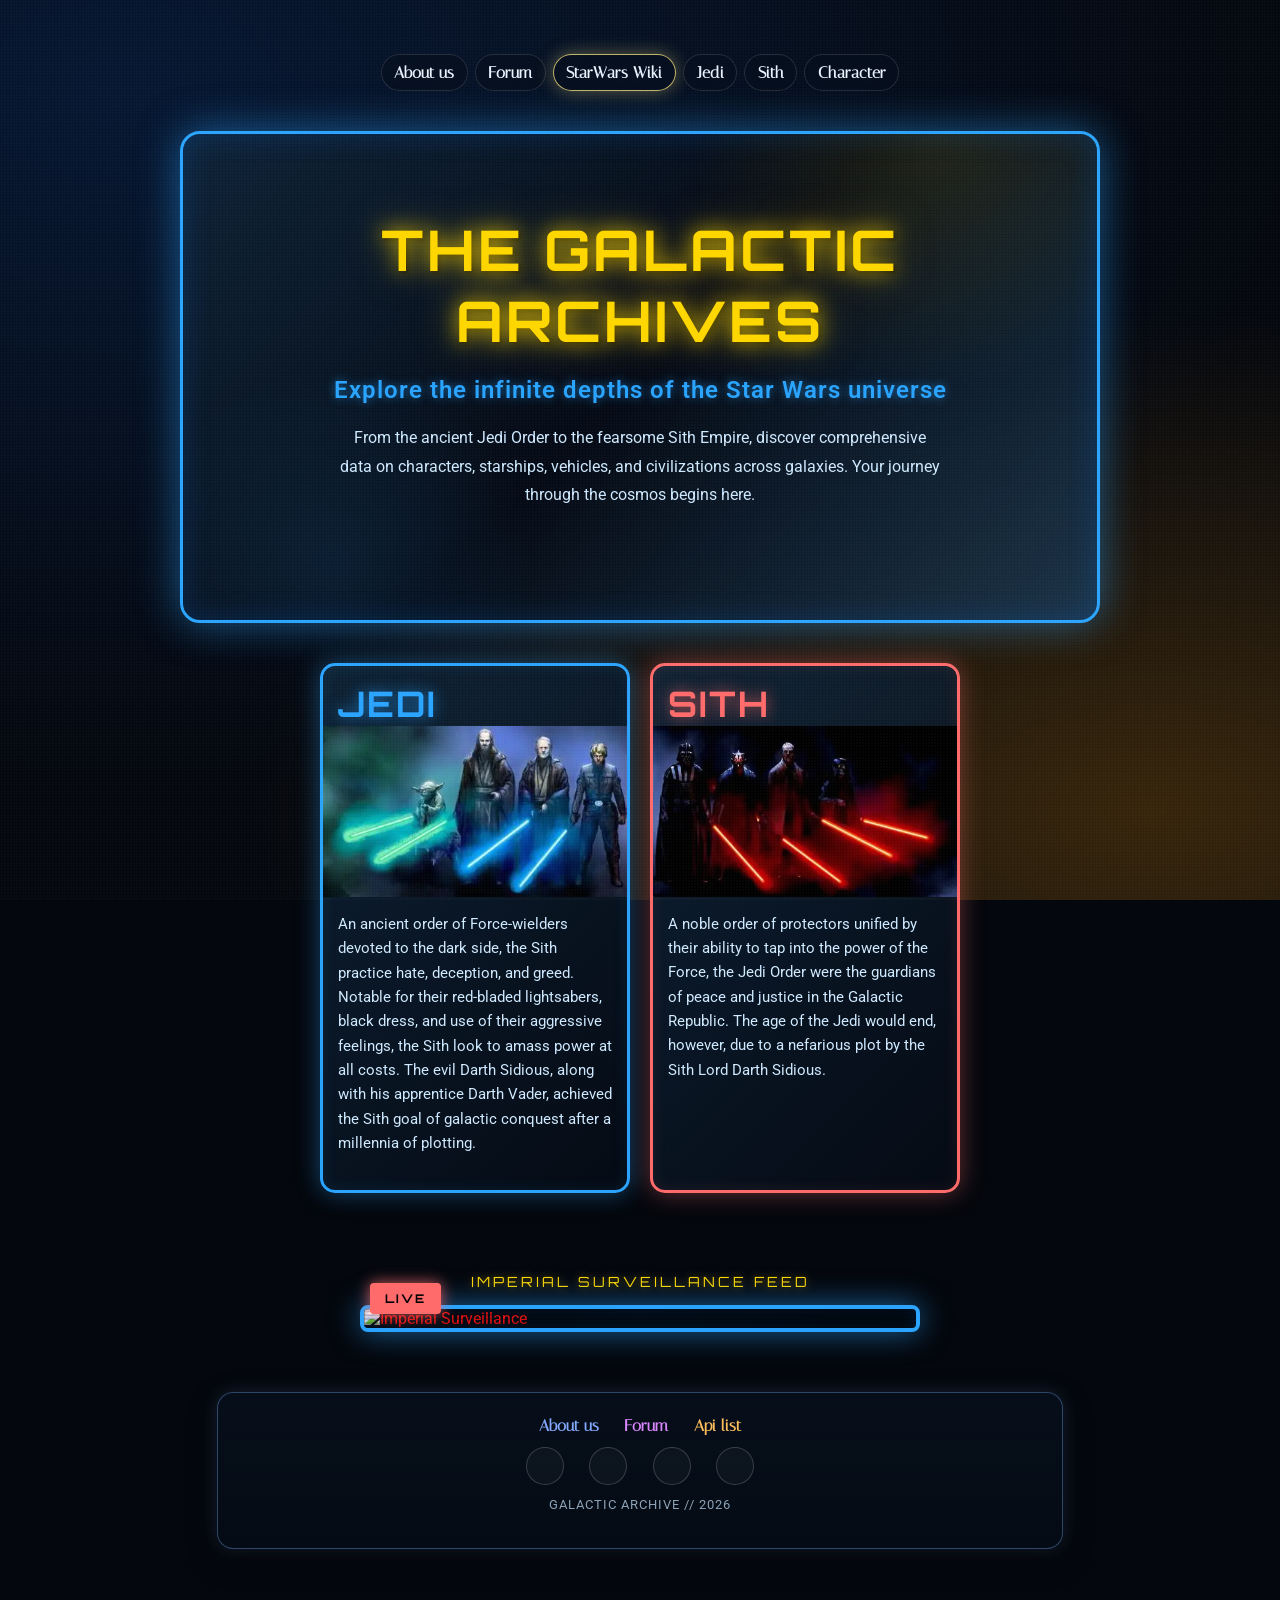
==== index.html @ 8e17be72 "WCAG update på forum" ====
<!doctype html>
<html lang="en">
  <head>
    <meta charset="UTF-8" />
    <meta name="viewport" content="width=device-width, initial-scale=1.0" />
    <link rel="shortcut icon" href="img/favicon.ico" type="image/x-icon" />
    <script src="javascript/lightsaber.js" defer></script>
    <script src="javascript/starbackground.js" defer></script>
    <script src="https://kit.fontawesome.com/493314404e.js" crossorigin="anonymous"></script>
    <link rel="stylesheet" href="css/style.css" />
    <link rel="stylesheet" href="css/theme.css" />
    <link rel="stylesheet" href="css/lightsaber.css" />
    <link rel="stylesheet" href="css/mailbox.css" />

    <title>STARWARS WIKI</title>
  </head>
  <body class="darkmode">
    <div id="stars"></div>
    <div class="noise"></div>
    <div id="saberdiv" class="saber-anchor">
      <div id="lightsaber"></div>
    </div>
    <main class="page">
        <header class="site-header">
          <button class="menu-toggle">
            <img src="img/starfighter.png" alt="meny" class="imgStarfighter">
          </button>
        <nav class="site-nav" aria-label="Main navigation">
          <a href="src/about.html" class="about">About us</a>
          <a href="src/forum.html" class="forum">Forum</a>
          <a href="index.html" class="wiki active">StarWars Wiki</a>
          <a href="src/jedi.html" class="jedi">Jedi</a>
          <a href="src/Sith.html" class="sith">Sith</a>
          <a href="src/character-of-the-day.html" class="character">Character</a>
        </nav>
      </header>
      <main>
        <section class="hero-section">
          <div class="hero-content">
            <h1 class="hero-title">THE GALACTIC ARCHIVES</h1>
            <p class="hero-subtitle">Explore the infinite depths of the Star Wars universe</p>
            <p class="hero-description">
              From the ancient Jedi Order to the fearsome Sith Empire, discover comprehensive data on characters, 
              starships, vehicles, and civilizations across galaxies. Your journey through the cosmos begins here.
            </p>
          </div>
          <div class="hero-glow"></div>
        </section>

        <div id="contentwrapper" class="contentwrapper">
            <div id="jedidiv" class="leftcontent" >
                <a href="src/jedi.html"><h1>Jedi</h1>
                <img src="img/jedi.webp" alt="Jedi Order">
                <div><p>

                    An ancient order of Force-wielders devoted to the dark side, the Sith practice hate, 
                    deception, and greed. Notable for their red-bladed lightsabers, black dress, 
                    and use of their aggressive feelings, the Sith look to amass power at all costs. 
                    The evil Darth Sidious, along with his apprentice Darth Vader,
                    achieved the Sith goal of galactic conquest after a millennia of plotting.
                </p>
                </div>
                </a>
            </div>
            <div id="sithdiv" class="rightcontent">
                <a href="src/Sith.html">
                    <h1>Sith</h1>
                    <img src="img/sith.webp" alt="Sith Empire">
                    <div>
                        <p>
                            A noble order of protectors unified by their ability to tap into the power of the Force, 
                            the Jedi Order were the guardians of peace and justice in the Galactic Republic. 
                            The age of the Jedi would end, however, due to a nefarious plot by the Sith Lord Darth Sidious.
                        </p>
                    </div>
                </a>
            </div>
        </div>

        <div class="imperial-feed-container">
          <div class="live-indicator">LIVE</div>
          <div class="feed-label">IMPERIAL SURVEILLANCE FEED</div>
          <div class="surveillance-feed">
            <img src="img/jacuzzi.gif" alt="Imperial Surveillance">
            <div class="scanlines"></div>
          </div>
        </div>

      <footer class="footerWrapper">
        <ul class="internalLinkWrapper">
          <li>  <a href="src/about.html" class="about">About us</a></li>
          <li>  <a href="src/forum.html" class="forum">Forum</a></li>
          <li>  <a href="src/apilinks.html" class="character">Api list</a></li>
        </ul>
        <ul class="socialLinkWrapper">
          <li><i class="fa-brands fa-tiktok"></i></li>
          <li><i class="fa-brands fa-instagram"></i></li>
          <li><i class="fa-brands fa-facebook"></i></li>
          <li><i class="fa-brands fa-reddit"></i></li>
        </ul>
        <p class="footerMeta">Galactic Archive // 2026</p>
      </footer>
    </div>
  </body>
  <script type="module" src="javascript/navbar.js"></script>
</html>
---- css/style.css ----
@import url('https://fonts.googleapis.com/css2?family=Roboto:wght@500;700&display=swap');
@import url('https://fonts.googleapis.com/css2?family=Orbitron:wght@400;700;900&display=swap');
:root{
     --navbar-colorone: #2E67F8;
     --navbar-colortwo: #A020F0;
     --navbar-colorthree: #FFE81F;
     --navbar-colorfour: #2FF924;
     --navbar-colorfive: #BC1E22;
    --navbar-colorsix: #ff9f1a;
}
*{
    margin: 0;
    padding: 0;    
    font-family: Roboto
}
body{
    background-color: transparent;
    color: var(--ink);

}

.lightmode{
    background-color: transparent;
    color: rgb(47, 249, 36);
}
.darkmode{
    background-color: transparent;
    color: rgb(247, 17, 17);
}

header {
    margin-top: 1rem;
    z-index: 20;
}

/* HERO SECTION */

.hero-section {
    position: relative;
    width: 100%;
    padding: 80px 20px;
    background: linear-gradient(135deg, rgba(15, 36, 56, 0.9) 0%, rgba(5, 11, 21, 0.95) 50%, rgba(26, 58, 85, 0.8) 100%);
    border: 3px solid #2aa4ff;
    border-radius: 20px;
    margin: 40px auto;
    max-width: 1000px;
    overflow: hidden;
    box-shadow: 0 0 40px rgba(42, 164, 255, 0.5), inset 0 0 30px rgba(0, 120, 255, 0.2);
    text-align: center;
}

.hero-section::before {
    content: '';
    position: absolute;
    top: -50%;
    right: -10%;
    width: 500px;
    height: 500px;
    background: radial-gradient(circle, rgba(255, 215, 0, 0.1) 0%, transparent 70%);
    border-radius: 50%;
    pointer-events: none;
}

.hero-section::after {
    content: '';
    position: absolute;
    bottom: -30%;
    left: -5%;
    width: 400px;
    height: 400px;
    background: radial-gradient(circle, rgba(42, 164, 255, 0.1) 0%, transparent 70%);
    border-radius: 50%;
    pointer-events: none;
}

.hero-content {
    position: relative;
    z-index: 2;
    color: #cfe9ff;
}

.hero-title {
    font-family: 'Orbitron', sans-serif;
    font-size: 3.5rem;
    font-weight: bold;
    color: #FFD700;
    text-shadow: 
        0 0 20px rgba(255, 215, 0, 0.8),
        0 0 40px rgba(255, 215, 0, 0.5),
        2px 2px 4px rgba(0, 0, 0, 0.8);
    margin-bottom: 20px;
    letter-spacing: 3px;
    animation: glowPulse 3s ease-in-out infinite;
}

@keyframes glowPulse {
    0%, 100% {
        text-shadow: 
            0 0 20px rgba(255, 215, 0, 0.8),
            0 0 40px rgba(255, 215, 0, 0.5),
            2px 2px 4px rgba(0, 0, 0, 0.8);
    }
    50% {
        text-shadow: 
            0 0 30px rgba(255, 215, 0, 1),
            0 0 60px rgba(255, 215, 0, 0.7),
            2px 2px 4px rgba(0, 0, 0, 0.8);
    }
}

.hero-subtitle {
    font-size: 1.5rem;
    color: #2aa4ff;
    margin-bottom: 20px;
    font-weight: 600;
    letter-spacing: 1px;
    text-shadow: 0 0 10px rgba(42, 164, 255, 0.6);
}

.hero-description {
    font-size: 1rem;
    color: #cfe9ff;
    margin-bottom: 30px;
    line-height: 1.8;
    max-width: 600px;
    margin-left: auto;
    margin-right: auto;
}

/* NAVBAR */

.navbar{
    background-color: transparent;
    display: flex;
    justify-content: center;
    align-items: center;
    position: relative;
     z-index: 1000;
}

.nav-links{
    background-color: transparent;
    display:flex;
    gap:30px;
   
}

 

.scroll-text{
    justify-content: center;
    justify-self: center;
}
p{
    margin-bottom: 20px;
}
/*content*/
#contentwrapper{
    display: grid;
    grid-template-columns: 50px 50px [content-start] 1fr[content-mid] 1fr [content-end] 50px 50px;
    color: #cfe9ff;
    margin-top: 40px;
    margin-bottom: 40px;
    gap: 20px;
}
#contentwrapper a{
    color: inherit;
    text-decoration: none;
    display: flex;
    flex-direction: column;
    width: 100%;
    height: 100%;
}

.leftcontent, .rightcontent{
    background: linear-gradient(135deg, rgba(15, 36, 56, 0.9), rgba(5, 11, 21, 0.95));
    transition: all 0.4s ease;
    position: relative;
    overflow: hidden;
    display: flex;
    flex-direction: column;
}

.leftcontent:hover, .rightcontent:hover {
    transform: translateY(-5px);
}

.leftcontent h1, .rightcontent h1 {
    font-family: 'Orbitron', sans-serif;
    font-size: 2.2rem;
    letter-spacing: 2px;
    margin: 0;
    padding: 15px 15px 0 15px;
    text-transform: uppercase;
    text-shadow: 0 0 15px rgba(255, 215, 0, 0.5);
    flex-shrink: 0;
}

.leftcontent p, .rightcontent p{
    padding: 15px;
    font-size: 0.95rem;
    line-height: 1.6;
    flex: 1;
}

.leftcontent > div, .rightcontent > div {
    flex: 1;
    display: flex;
    flex-direction: column;
}

.leftcontent{
    grid-column: content-start;
    width: 100%;
    border: 3px solid #2aa4ff;
    border-radius: 15px;
    border-right: 3px solid #2aa4ff;
    justify-items: center;
    box-shadow: 0 0 25px rgba(42, 164, 255, 0.4), inset 0 0 15px rgba(42, 164, 255, 0.1);
}

.leftcontent:hover {
    border-color: #3bb5ff;
    box-shadow: 0 0 40px rgba(42, 164, 255, 0.7), inset 0 0 20px rgba(42, 164, 255, 0.2);
}

.leftcontent h1 {
    color: #2aa4ff;
    text-shadow: 0 0 15px rgba(42, 164, 255, 0.7);
}

.leftcontent img{
    width: 100%;
    height: auto;
    padding: 0;
    display: block;
    flex-shrink: 0;
}

.rightcontent{
    grid-column: content-mid;
    width: 100%;
    border: 3px solid #FF6B6B;
    border-radius: 15px;
    border-left: 3px solid #FF6B6B;
    justify-items: center;
    box-shadow: 0 0 25px rgba(255, 107, 107, 0.4), inset 0 0 15px rgba(255, 107, 107, 0.1);
}

.rightcontent:hover {
    border-color: #ff7f7f;
    box-shadow: 0 0 40px rgba(255, 107, 107, 0.7), inset 0 0 20px rgba(255, 107, 107, 0.2);
}

.rightcontent h1 {
    color: #FF6B6B;
    text-shadow: 0 0 15px rgba(255, 107, 107, 0.7);
}

.rightcontent img{
    width:100%;
    height: auto;
    padding: 0;
    display: block;
    flex-shrink: 0;
}

#popup {
  display: none;
  bottom: 20px;
}

#popup img{
    width: 200px;
}



@media (max-width:768px){

header {
    margin-top: 0.75rem;
}

.hero-section {
    padding: 50px 15px;
    margin: 30px auto;
    border-width: 2px;
}

.hero-title {
    font-size: 2.5rem;
    letter-spacing: 2px;
}

.hero-subtitle {
    font-size: 1.2rem;
    letter-spacing: 0.5px;
}

.hero-description {
    font-size: 0.95rem;
    margin-bottom: 30px;
}

.hero-buttons {
    gap: 15px;
}

.btn {
    padding: 12px 24px;
    font-size: 0.9rem;
}

#contentwrapper {
    grid-template-columns: 1fr;
    gap: 25px;
    margin-top: 30px;
    margin-bottom: 30px;
}

.leftcontent, .rightcontent {
    border-radius: 15px;
}

.leftcontent h1, .rightcontent h1 {
    font-size: 1.8rem;
    letter-spacing: 1.5px;
}

.leftcontent {
    grid-column: auto;
    border-radius: 15px;
    border-width: 3px;
}

.leftcontent img {
    border-radius: 12px 12px 0px 0px;
}

.rightcontent {
    grid-column: auto;
    border-radius: 15px;
    border-width: 3px;
}

.rightcontent img {
    border-radius: 12px 12px 0px 0px;
}

.nav-links{
    display:none;
    flex-direction:column;
    position:absolute;
    top:60px;
    width:100%;
    text-align:center;
    gap:5px;
}

 #contentwrapper{
        grid-template-columns: 1fr;
    }

    .leftcontent{
        border-radius: 20px;
        border-right:8px solid #1a3a55;
        margin-bottom: 50px;
    }

    .rightcontent{
        border-radius: 20px;
        border-left:8px solid #1a3a55;
    }

    .leftcontent img,
    .rightcontent img{
        border-radius: 20px;
        padding:0;
    }


}

@media (max-width: 480px) {
    .hero-section {
        padding: 40px 12px;
        margin: 20px auto;
        border-width: 2px;
    }

    .hero-title {
        font-size: 1.8rem;
        letter-spacing: 1.5px;
        margin-bottom: 15px;
    }

    .hero-subtitle {
        font-size: 1rem;
        margin-bottom: 15px;
    }

    .hero-description {
        font-size: 0.85rem;
        margin-bottom: 20px;
        line-height: 1.6;
    }

    #contentwrapper {
        grid-template-columns: 1fr;
        gap: 15px;
        margin-top: 25px;
        margin-bottom: 25px;
    }

    .leftcontent h1, .rightcontent h1 {
        font-size: 1.5rem;
        letter-spacing: 1px;
        margin: 15px 0 8px 0;
    }

    .leftcontent p, .rightcontent p {
        padding: 12px;
        font-size: 0.85rem;
    }

    .leftcontent, .rightcontent {
        border-width: 2px;
    }
}
---- css/theme.css ----
@import url('https://fonts.googleapis.com/css2?family=Orbitron:wght@500;700&family=Exo+2:wght@400;600&display=swap');
@import url('https://fonts.googleapis.com/css2?family=Italiana&display=swap');

:root {
  --ink: #eaf4ff;
  --muted: #9bb2c7;
  --accent: #ffd24d;
  --accent-strong: #ffae00;
  --panel: rgba(8, 17, 30, 0.82);
  --line: rgba(122, 182, 255, 0.35);
  --nav-about: #83a9ff;
  --nav-forum: #db87ff;
  --nav-wiki: #ffea86;
  --nav-jedi: #92ff8c;
  --nav-sith: #ff8f8f;
  --nav-character: #ffbe5c;
}

* {
  box-sizing: border-box;
  margin: 0;
  padding: 0;
}

html {
  background-color: #04070d;
}

body {
  margin: 0;
  padding: 0;
  min-height: 100vh;
  color: var(--ink);
  font-family: 'Exo 2', sans-serif;
  overflow-x: hidden;
  position: relative;
  background:
    radial-gradient(1200px 700px at 10% 10%, rgba(9, 52, 117, 0.35), transparent),
    radial-gradient(900px 500px at 90% 90%, rgba(255, 153, 0, 0.2), transparent),
    #04070d;
  background-attachment: fixed;
}

#stars {
  position: fixed;
  inset: 0;
  z-index: 0;
  pointer-events: none;
}

.star {
  position: absolute;
  width: 4px;
  height: 4px;
  background-color: #fff;
  border-radius: 20px;
  box-shadow: 0 0 10px rgba(255, 255, 255, 0.75);
  animation: glowing 2s infinite alternate ease-in-out;
}
.site-header {
    margin-bottom: 1rem;
}

.noise {
  position: fixed;
  inset: 0;
  pointer-events: none;
  opacity: 0.12;
  background-image: radial-gradient(circle at 2px 2px, rgba(255, 255, 255, 0.2) 1px, transparent 0);
  background-size: 3px 3px;
  z-index: 1;
}



header,
main,
footer,
.saber-anchor {
  position: relative;
  /* z-index: 2; */
}



/* NAVBAR */
.site-nav,
.nav-links {
   z-index: 1000;
  display: flex;
  flex-wrap: wrap;
  justify-content: center;
  gap: 0.45rem;
}

.menu-toggle{
  display: none;
}

@media (max-width: 800px){

  .menu-toggle{
    display: block;
    background: none;
	
  }

  nav{
    z-index: 10;
  }

  .site-nav {
    display: none;
    z-index: 100;
  }

  .site-nav.active {
    z-index: 10000;
   display: flex;
  flex-direction: column;
  position: absolute;
  top: 60px;
  right: 0;      
  width: 150px;  
  text-align: center;
  gap: 5px;
  background:
    radial-gradient(1200px 700px at 10% 10%, rgba(9, 52, 117, 0.35), transparent),
    radial-gradient(900px 500px at 90% 90%, rgba(255, 153, 0, 0.2), transparent),
    #04070d;
  }

  .imgStarfighter{
  display: flex;  
  position: absolute;
  right: 0;  
  transform: rotate(-90deg);
  transition: transform 0.6s ease-in-out;
}

.imgStarfighter.active{
  animation: starfighterFly 1s ease forwards;
     transform: rotate(180deg);
}

}


.site-nav a,
.nav-links a {
  text-decoration: none;
  color: var(--ink);
  border: 1px solid rgba(255, 255, 255, 0.12);
  background: rgba(6, 15, 30, 0.68);
  padding: 0.48rem 0.78rem;
  border-radius: 999px;
  transition: transform 180ms ease, box-shadow 180ms ease, border-color 180ms ease;
}

.about { color: var(--nav-about);
  font-family: "Italiana", sans-serif;
  font-weight: 700;
  font-style: normal; 
}
.forum { color: var(--nav-forum);  
  font-family: "Italiana", sans-serif;
  font-weight: 700;
  font-style: normal;
}
.wiki { color: var(--nav-wiki);
  font-family: "Italiana", sans-serif;
  font-weight: 700;
  font-style: normal; 
}
.jedi { color: var(--nav-jedi);
  font-family: "Italiana", sans-serif;
  font-weight: 700;
  font-style: normal; 
}
.sith { color: var(--nav-sith);
  font-family: "Italiana", sans-serif;
  font-weight: 700;
  font-style: normal;
}
.character { color: var(--nav-character);
  font-family: "Italiana", sans-serif;
  font-weight: 700;
  font-style: normal;  
}

.site-nav a:hover,
.nav-links a:hover {
  transform: translateY(-2px);
}

.about:hover {
  border-color: rgba(131, 169, 255, 0.7);
  box-shadow: 0 0 18px rgba(131, 169, 255, 0.35);
}

.forum:hover {
  border-color: rgba(219, 135, 255, 0.7);
  box-shadow: 0 0 18px rgba(219, 135, 255, 0.35);
}

.wiki:hover {
  border-color: rgba(255, 234, 134, 0.75);
  box-shadow: 0 0 18px rgba(255, 234, 134, 0.35);
}

.jedi:hover {
  border-color: rgba(146, 255, 140, 0.75);
  box-shadow: 0 0 18px rgba(146, 255, 140, 0.35);
}

.sith:hover {
  border-color: rgba(255, 143, 143, 0.75);
  box-shadow: 0 0 18px rgba(255, 143, 143, 0.35);
}

.character:hover {
  border-color: rgba(255, 190, 92, 0.75);
  box-shadow: 0 0 18px rgba(255, 190, 92, 0.35);
}

.site-nav .character.active {
  border-color: rgba(255, 210, 77, 0.55);
  box-shadow: 0 0 22px rgba(255, 174, 0, 0.26);
}

.site-nav .about.active {
  border-color: rgba(131, 169, 255, 0.7);
  box-shadow: 0 0 18px rgba(131, 169, 255, 0.35);
}

.site-nav .forum.active {
  border-color: rgba(219, 135, 255, 0.7);
  box-shadow: 0 0 18px rgba(219, 135, 255, 0.35);
}


.site-nav .wiki.active {
  border-color: rgba(255, 234, 134, 0.75);
  box-shadow: 0 0 18px rgba(255, 234, 134, 0.35);
}

.site-nav .jedi.active {
  border-color: rgba(146, 255, 140, 0.75);
  box-shadow: 0 0 18px rgba(146, 255, 140, 0.35);
}

.site-nav .sith.active {
  border-color: rgba(255, 143, 143, 0.75);
  box-shadow: 0 0 18px rgba(255, 143, 143, 0.35);
}

@keyframes glowing {
  0% {
    opacity: 0.35;
    transform: scale(0.8);
  }
  100% {
    opacity: 0.9;
    transform: scale(1.35);
  }
}


/* FOOTER */

.footerWrapper,
footer {
  width: min(1100px, 92%);
  margin: 2rem auto 1rem;
  padding: 1rem 1.2rem;
  border: 1px solid var(--line);
  border-radius: 16px;
  background: linear-gradient(180deg, rgba(7, 16, 29, 0.88), rgba(5, 12, 22, 0.82));
  box-shadow: 0 10px 30px rgba(0, 0, 0, 0.35), 0 0 18px rgba(122, 182, 255, 0.18);
  backdrop-filter: blur(5px);
  justify-content: center;
  justify-self: center;
}

.socialLinkWrapper,
.internalLinkWrapper {
  display: flex;
  justify-content: center;
  align-items: center;
  gap: clamp(0.8rem, 3vw, 1.6rem);
  padding: 0.4rem 0;
}

.socialLinkWrapper {
  font-size: 1.15rem;
}

.internalLinkWrapper {
  flex-wrap: wrap;
  font-size: 1rem;
}

.socialLinkWrapper li,
.internalLinkWrapper li {
  list-style: none;
}

.internalLinkWrapper a,
.socialLinkWrapper a {
  text-decoration: none;
}

.socialLinkWrapper li {
  width: 38px;
  height: 38px;
  display: grid;
  place-items: center;
  border: 1px solid rgba(255, 255, 255, 0.18);
  border-radius: 999px;
  background: rgba(255, 255, 255, 0.03);
  transition: transform 150ms ease, box-shadow 150ms ease, border-color 150ms ease;
}

.socialLinkWrapper li:hover {
  transform: translateY(-2px);
  border-color: rgba(255, 210, 77, 0.5);
  box-shadow: 0 0 14px rgba(255, 210, 77, 0.22);
}

.footerMeta {
  margin-top: 0.35rem;
  text-align: center;
  font-size: 0.8rem;
  letter-spacing: 0.08em;
  text-transform: uppercase;
  color: var(--muted);
  opacity: 0.9;
}

@media (max-width: 700px) {
  .footerWrapper,
  footer {
    padding: 0.9rem;
  }

  

}

.fa-tiktok{
    color: white;
}

.fa-instagram{
    color: #833ab4;
}

.fa-facebook{
    color: blue;
}

.fa-reddit{
    color: orangered;
}

@view-transition{
    navigation: auto;   
}
::view-transition-group(*):not(site-header){
  animation: normal;
  animation-duration: 1s;
}
---- css/lightsaber.css ----
.saber-anchor{
  position: fixed;
  bottom: 0;
  right: 0;
  width: 5rem;
  height: 15rem;
  z-index: 10;
}

#lightsaber{
  position: absolute;
  bottom: 7rem;
  left: 50%;
  transform: translateX(-50%);
  width: 1rem;
  border-top-left-radius: 20px;
  border-top-right-radius: 20px;
  border-bottom-left-radius: 15px;
  border-bottom-right-radius: 15px;
  background-color: chartreuse;
  z-index: 2;
}
#saberhandle{
  position: absolute;
  bottom: 0;
  right: 0;
  width: 5rem;
  z-index: 1;
}
---- css/mailbox.css ----
:root {
    --mailbox-colorone: #0b1c2d;
    --mailbox-colortwo: #050b15;
    --mailbox-colorThree: #2aa4ff;
    --mailbox-colorFour: #cfe9ff;
    --mailbox-colorFive: #9fd8ff;
    --mailbox-fontone: 'Gill Sans', 'Gill Sans MT', Calibri, 'Trebuchet MS', sans-serif;
}

* {
    margin: 0;
    padding: 0;
    box-sizing: border-box;
}

.page {
    width: min(920px, 92vw);
    margin: 0 auto;
    padding: 2.4rem 0 3rem;
}

.site-header {
    margin-bottom: 1rem;
}

.computer {
    max-width: 700px;
    margin: auto;
    padding: 40px;
    display: flex;
    justify-content: center;
    background: linear-gradient(#0f2438, #050b15);
    border: 8px solid #1a3a55;
    border-radius: 20px;
    box-shadow: 0 0 25px rgba(0, 150, 255, 0.4), inset 0 0 30px rgba(0, 80, 150, 0.4);
}

.fee{
    font-family: 'Gill Sans', 'Gill Sans MT', Calibri, 'Trebuchet MS', sans-serif;
    color: #f2c94c;
    font-weight: bold;
    font-size: 20px;
}

.mailbox {
    width: 100%;
    padding: 20px;
    background: linear-gradient(180deg, var(--mailbox-colorone), var(--mailbox-colortwo));
    border-radius: 1rem;
    border: 0.5rem solid var(--mailbox-colorThree);
    box-shadow: 0 0 15px rgba(0, 170, 255, 0.6), inset 0 0 20px rgba(0, 120, 255, 0.3);
    color: #cfe9ff;
    font-family: 'Gill Sans', 'Gill Sans MT', Calibri, 'Trebuchet MS', sans-serif;
}

.mailbox .mailbox-tittle {
    font-size: 2rem;
    letter-spacing: 2px;
    color: var(--mailbox-colorFive);
    text-shadow: 0 0 8px var(--mailbox-colorThree);
    margin-bottom: 10px;
    text-align: center;
    font-weight: bold;
}

.mailbox .mailbox-tittle h1 {
    font-family: 'Orbitron', sans-serif !important;
    margin: 0;
}

.input-field {
    font-family: 'Gill Sans', 'Gill Sans MT', Calibri, 'Trebuchet MS', sans-serif;
    width: 100%;
    padding: 10px;
    margin-bottom: 12px;
    border-radius: 6px;
    border: 1px solid var(--mailbox-colorThree);
    background: linear-gradient(var(--mailbox-colorone), var(--mailbox-colortwo));
    color: var(--mailbox-colorFour);
    box-shadow: inset 0 0 10px rgba(0, 120, 255, 0.4);
}

.text-area {
    height: 220px;
    resize: none;
}

.send-btn {
    font-family: 'Gill Sans', 'Gill Sans MT', Calibri, 'Trebuchet MS', sans-serif;
    padding: 12px 28px;
    border-radius: 10px;
    border: 1px solid var(--mailbox-colorFive);
    background: linear-gradient(#7f9eb5, #4e6c82);
    color: #0c1a2c;
    font-weight: bold;
    letter-spacing: 1px;
    cursor: pointer;
    box-shadow: inset 0 2px 4px rgba(255, 255, 255, 0.4), 0 0 10px rgba(0, 150, 255, 0.5);
}

.send-btn:hover {
    background: linear-gradient(#9fc2db, #5f89a6);
}

/* Popup Styling */
#popup {
    position: fixed;
    top: 0;
    left: 0;
    width: 100%;
    height: 100%;
    display: none;
    justify-content: center;
    align-items: center;
    z-index: 2000;
    background: rgba(0, 0, 0, 0.7);
    backdrop-filter: blur(3px);
}

.popup-content {
    background: linear-gradient(135deg, rgba(11, 28, 45, 0.95), rgba(5, 11, 21, 0.95));
    border: 3px solid #2aa4ff;
    border-radius: 15px;
    padding: 40px;
    max-width: 500px;
    width: 90%;
    box-shadow: 0 0 30px rgba(42, 164, 255, 0.6), inset 0 0 20px rgba(0, 120, 255, 0.3);
    text-align: center;
    position: relative;
}

.popup-content.success {
    border-color: #FFD700;
    box-shadow: 0 0 30px rgba(255, 215, 0, 0.6), inset 0 0 20px rgba(255, 150, 0, 0.2);
}

.popup-content.error {
    border-color: #FF6B6B;
    box-shadow: 0 0 30px rgba(255, 107, 107, 0.6), inset 0 0 20px rgba(255, 100, 100, 0.2);
}

.popup-content.loading {
    border-color: #2aa4ff;
}

.popup-message {
    display: flex;
    align-items: center;
    justify-content: center;
    flex-direction: column;
    gap: 20px;
}

.popup-message p {
    color: #cfe9ff;
    font-size: 18px;
    font-family: 'Gill Sans', sans-serif;
    letter-spacing: 1px;
    margin: 0;
}

.popup-content.success .popup-message p {
    color: #FFD700;
}

.popup-content.error .popup-message p {
    color: #FF6B6B;
}

/* Loading Spinner Animation */
.loading-spinner {
    width: 40px;
    height: 40px;
    border: 4px solid rgba(42, 164, 255, 0.3);
    border-top: 4px solid #2aa4ff;
    border-radius: 50%;
    animation: spin 1s linear infinite;
}

@keyframes spin {
    0% { transform: rotate(0deg); }
    100% { transform: rotate(360deg); }
}

/* Success Icon Animation */
.popup-content.error::before {
    content: "!";
    display: block;
    font-size: 48px;
    color: #FF6B6B;
    margin-bottom: 10px;
    animation: slideInScale 0.5s ease-out;
}

.popup-content.success::before {
    content: "✓";
    display: block;
    font-size: 48px;
    color: #FFD700;
    margin-bottom: 10px;
    animation: slideInScale 0.5s ease-out;
}

.popup-close {
    position: absolute;
    top: 15px;
    right: 15px;
    width: 30px;
    height: 30px;
    border: 2px solid #FF6B6B;
    background: rgba(255, 107, 107, 0.2);
    color: #FF6B6B;
    border-radius: 50%;
    font-size: 24px;
    cursor: pointer;
    display: flex;
    align-items: center;
    justify-content: center;
    transition: all 0.3s ease;
    padding: 0;
}

.popup-close:hover {
    background: rgba(255, 107, 107, 0.4);
    box-shadow: 0 0 15px rgba(255, 107, 107, 0.6);
    transform: scale(1.1);
}

.popup-close:active {
    transform: scale(0.95);
}

@keyframes slideInScale {
    from {
        transform: scale(0);
        opacity: 0;
    }
    to {
        transform: scale(1);
        opacity: 1;
    }
}

/* Imperial Surveillance Feed Styling */
.imperial-feed-container {
    max-width: 600px;
    margin: 60px auto 40px;
    padding: 20px;
    position: relative;
}

.live-indicator {
    position: absolute;
    top: 30px;
    left: 30px;
    background: #FF6B6B;
    color: #000;
    padding: 8px 15px;
    border-radius: 4px;
    font-family: 'Orbitron', sans-serif;
    font-size: 12px;
    font-weight: bold;
    letter-spacing: 2px;
    z-index: 10;
    animation: pulse-live 1s infinite;
    box-shadow: 0 0 15px rgba(255, 107, 107, 0.8);
}

@keyframes pulse-live {
    0%, 100% {
        opacity: 1;
        box-shadow: 0 0 15px rgba(255, 107, 107, 0.8);
    }
    50% {
        opacity: 0.6;
        box-shadow: 0 0 25px rgba(255, 107, 107, 1);
    }
}

.feed-label {
    text-align: center;
    color: #FFD700;
    font-family: 'Orbitron', sans-serif;
    font-size: 14px;
    letter-spacing: 3px;
    margin-bottom: 15px;
    text-transform: uppercase;
    text-shadow: 0 0 10px rgba(255, 215, 0, 0.5);
}

.surveillance-feed {
    position: relative;
    border: 4px solid #2aa4ff;
    border-radius: 8px;
    overflow: hidden;
    box-shadow: 0 0 30px rgba(42, 164, 255, 0.6), inset 0 0 20px rgba(0, 120, 255, 0.2);
    background: #000;
}

.surveillance-feed img {
    display: block;
    width: 100%;
    height: auto;
}

/* Scanlines Overlay */
.scanlines {
    position: absolute;
    top: 0;
    left: 0;
    width: 100%;
    height: 100%;
    pointer-events: none;
    background: repeating-linear-gradient(
        0deg,
        rgba(0, 0, 0, 0.15),
        rgba(0, 0, 0, 0.15) 2px,
        transparent 2px,
        transparent 4px
    );
    animation: scanlines-move 8s linear infinite;
}

@keyframes scanlines-move {
    0% {
        transform: translateY(0);
    }
    100% {
        transform: translateY(10px);
    }
}

/* Optional: Add some glitch/flicker effect */
.surveillance-feed::before {
    content: '';
    position: absolute;
    top: 0;
    left: 0;
    width: 100%;
    height: 100%;
    background: linear-gradient(
        90deg,
        transparent 0%,
        rgba(42, 164, 255, 0.03) 50%,
        transparent 100%
    );
    animation: flicker 0.15s infinite;
    pointer-events: none;
}

@keyframes flicker {
    0% {
        opacity: 0.27861;
    }
    5% {
        opacity: 0.34769;
    }
    10% {
        opacity: 0.23099;
    }
    15% {
        opacity: 0.98892;
    }
    20% {
        opacity: 0.95033;
    }
    25% {
        opacity: 0.40882;
    }
    30% {
        opacity: 0.80098;
    }
    35% {
        opacity: 0.87917;
    }
    40% {
        opacity: 0.90834;
    }
    45% {
        opacity: 0.96449;
    }
    50% {
        opacity: 1;
    }
    55% {
        opacity: 0.96449;
    }
    60% {
        opacity: 0.89654;
    }
    65% {
        opacity: 0.99631;
    }
    70% {
        opacity: 0.97718;
    }
    75% {
        opacity: 0.97438;
    }
    80% {
        opacity: 0.95807;
    }
    85% {
        opacity: 0.92888;
    }
    90% {
        opacity: 0.94879;
    }
    95% {
        opacity: 0.95027;
    }
    100% {
        opacity: 0.91945;
    }
}

@media (max-width: 800px) {
    .page {
        padding-top: 1.2rem;
    }

    .computer {
        max-width: 100%;
        padding: 10px;
        border-width: 0.3rem;
    }

    .mailbox {
        padding: 10px;
        border-width: 0.3rem;
    }

    .mailbox-tittle {
        font-size: 1.5rem;
        letter-spacing: 1px;
    }

    .input-field {
        width: 100%;
        padding: 12px;
        font-size: 1rem;
    }

    .send-btn {
        width: 100%;
        padding: 14px;
        font-size: 1rem;
    }

    .imperial-feed-container {
        max-width: 100%;
        padding: 15px;
        margin: 40px auto 30px;
    }

    .live-indicator {
        top: 20px;
        left: 20px;
        padding: 6px 12px;
        font-size: 10px;
    }

    .feed-label {
        font-size: 12px;
        letter-spacing: 2px;
        margin-bottom: 12px;
    }

    .surveillance-feed {
        border-width: 3px;
    }
}

@media (max-width: 480px) {
    .page {
        width: 100%;
        padding: 0.5rem;
    }

    .computer {
        max-width: 100%;
        padding: 8px;
        border-width: 2px;
    }

    .mailbox {
        padding: 15px;
        border-width: 2px;
    }

    .mailbox-tittle h1 {
        font-size: 1.2rem;
        letter-spacing: 0.5px;
        word-break: break-word;
    }

    .input-field {
        width: 100%;
        padding: 8px;
        margin-bottom: 10px;
        font-size: 14px;
        word-break: break-word;
    }

    .text-area {
        height: 150px;
    }

    .send-btn {
        width: 100%;
        padding: 12px;
        font-size: 14px;
        letter-spacing: 0.5px;
    }

    .fee {
        font-size: 14px;
        margin-bottom: 8px;
    }

    .imperial-feed-container {
        padding: 8px;
        margin: 20px auto 15px;
    }

    .live-indicator {
        top: 12px;
        left: 12px;
        padding: 5px 8px;
        font-size: 8px;
        letter-spacing: 1px;
    }

    .feed-label {
        font-size: 10px;
        letter-spacing: 1px;
        margin-bottom: 8px;
    }

    .surveillance-feed {
        border-width: 2px;
    }
}
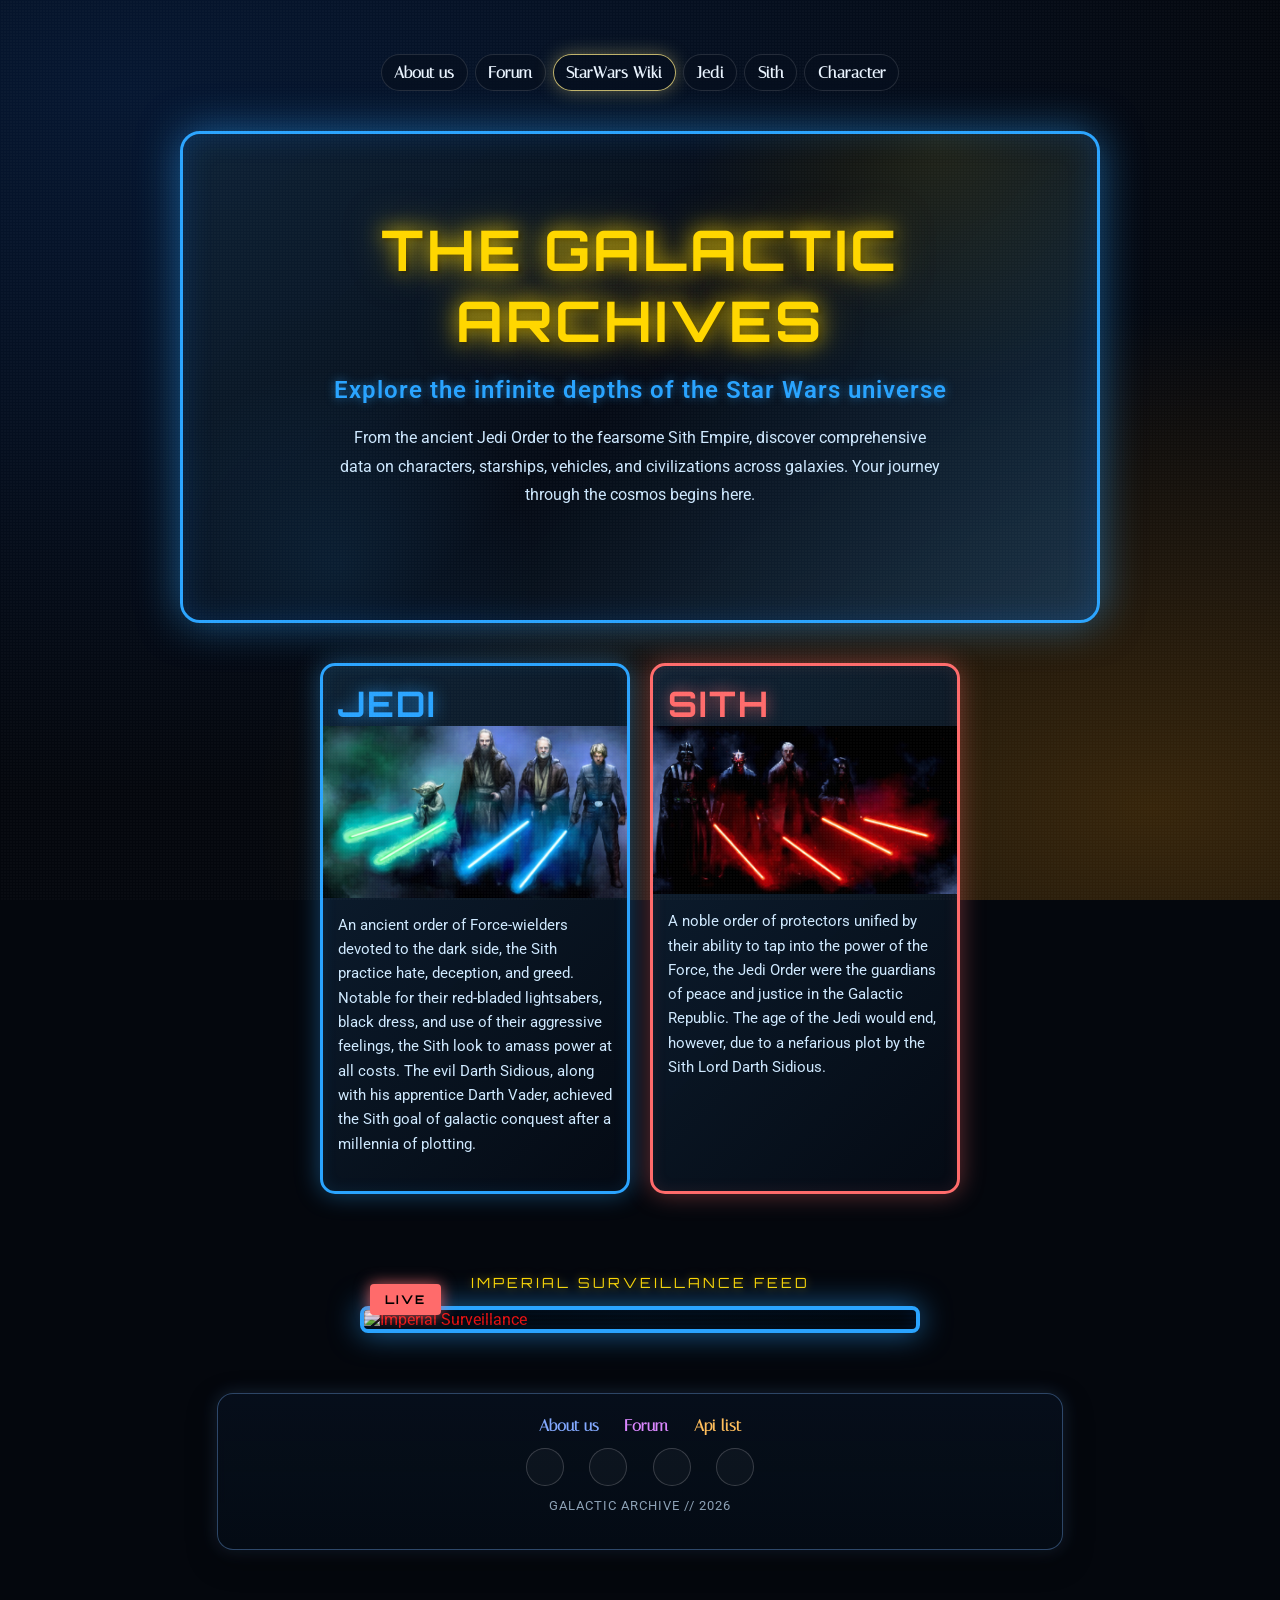
==== commit d24a4e71: "Updated the main picture" ====
--- a/index.html
+++ b/index.html
@@ -50,7 +50,7 @@
         <div id="contentwrapper" class="contentwrapper">
             <div id="jedidiv" class="leftcontent" >
                 <a href="src/jedi.html"><h1>Jedi</h1>
-                <img src="img/jedi.webp" alt="Jedi Order">
+                <img src="img/jediPic.jpg" alt="Jedi Order">
                 <div><p>
 
                     An ancient order of Force-wielders devoted to the dark side, the Sith practice hate, 
@@ -65,7 +65,7 @@
             <div id="sithdiv" class="rightcontent">
                 <a href="src/Sith.html">
                     <h1>Sith</h1>
-                    <img src="img/sith.webp" alt="Sith Empire">
+                    <img src="img/sithPic.jpg" alt="Sith Empire">
                     <div>
                         <p>
                             A noble order of protectors unified by their ability to tap into the power of the Force, 
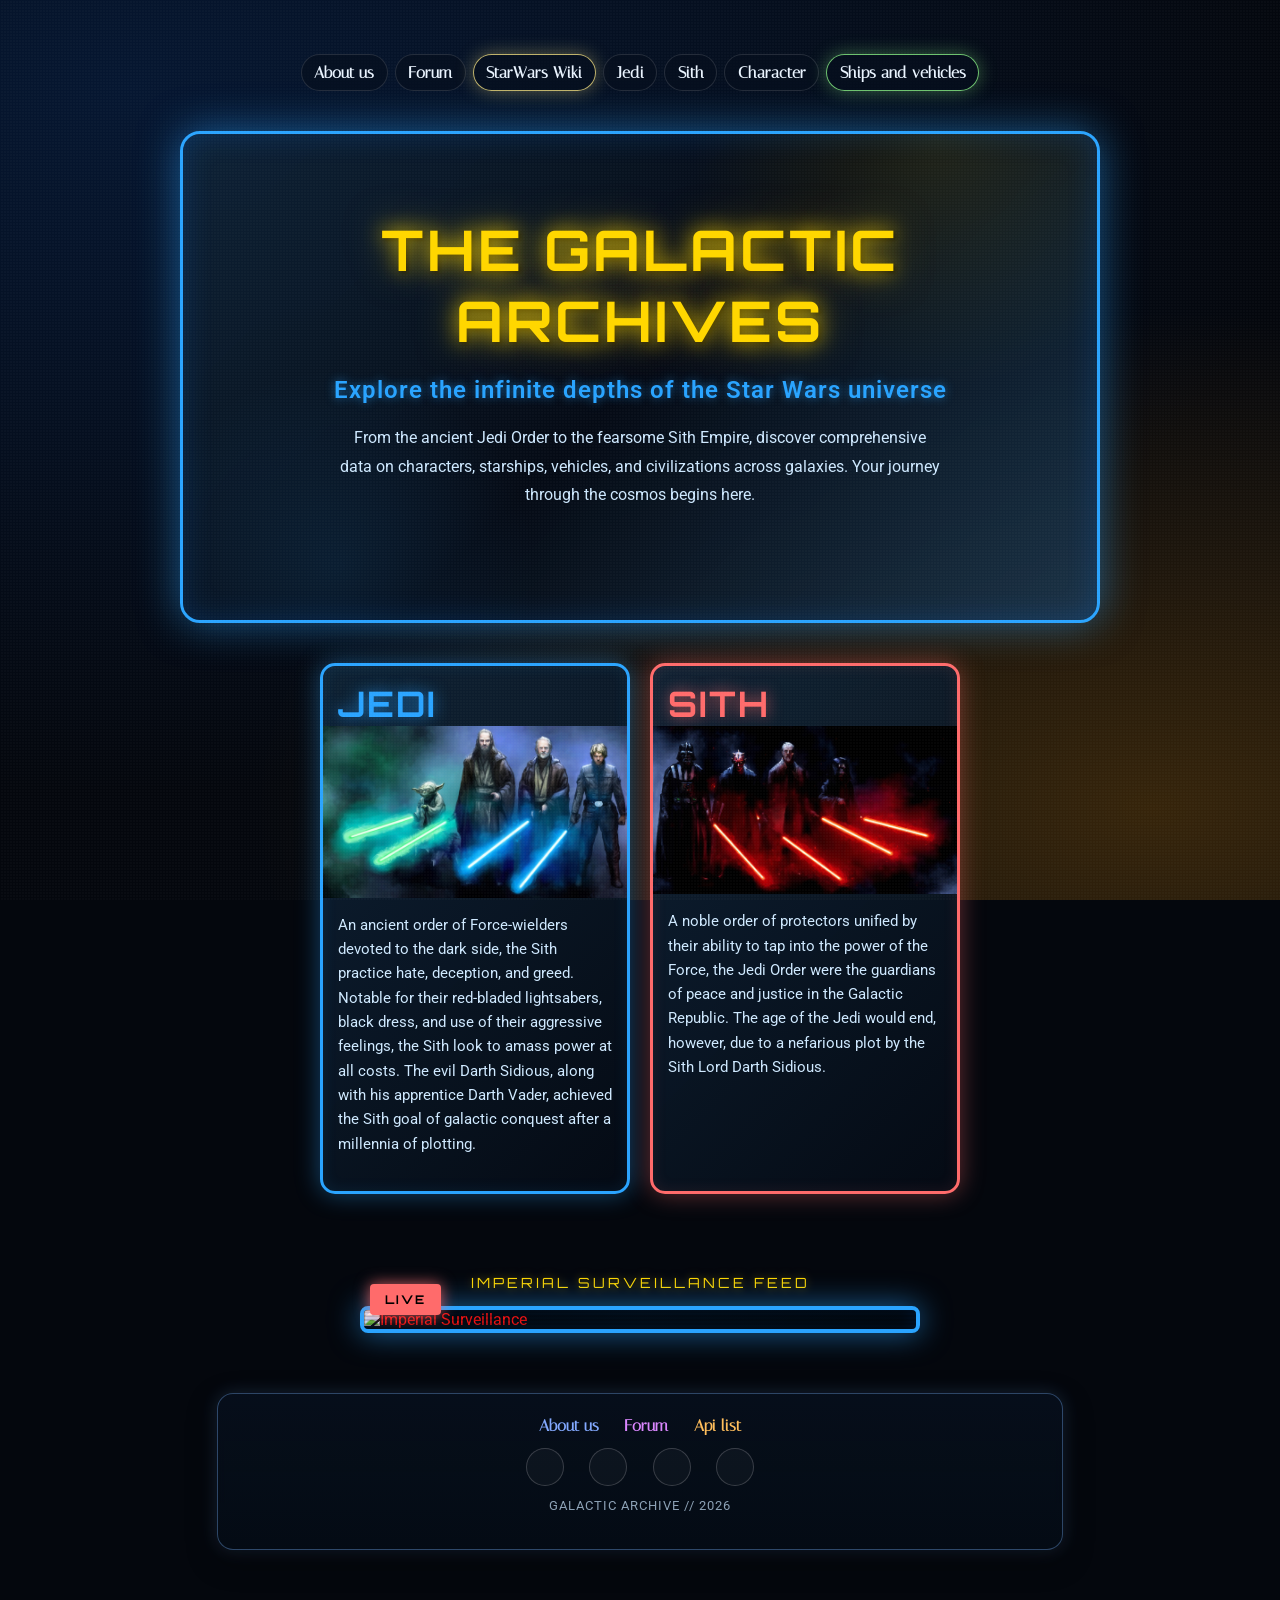
==== commit 5a997c91: "Merge branch 'main' of https://github.com/andi49/Starwars-wiki" ====
--- a/index.html
+++ b/index.html
@@ -32,6 +32,7 @@
           <a href="src/jedi.html" class="jedi">Jedi</a>
           <a href="src/Sith.html" class="sith">Sith</a>
           <a href="src/character-of-the-day.html" class="character">Character</a>
+             <a href="src/ships.html" class="jedi active">Ships and vehicles</a>
         </nav>
       </header>
       <main>
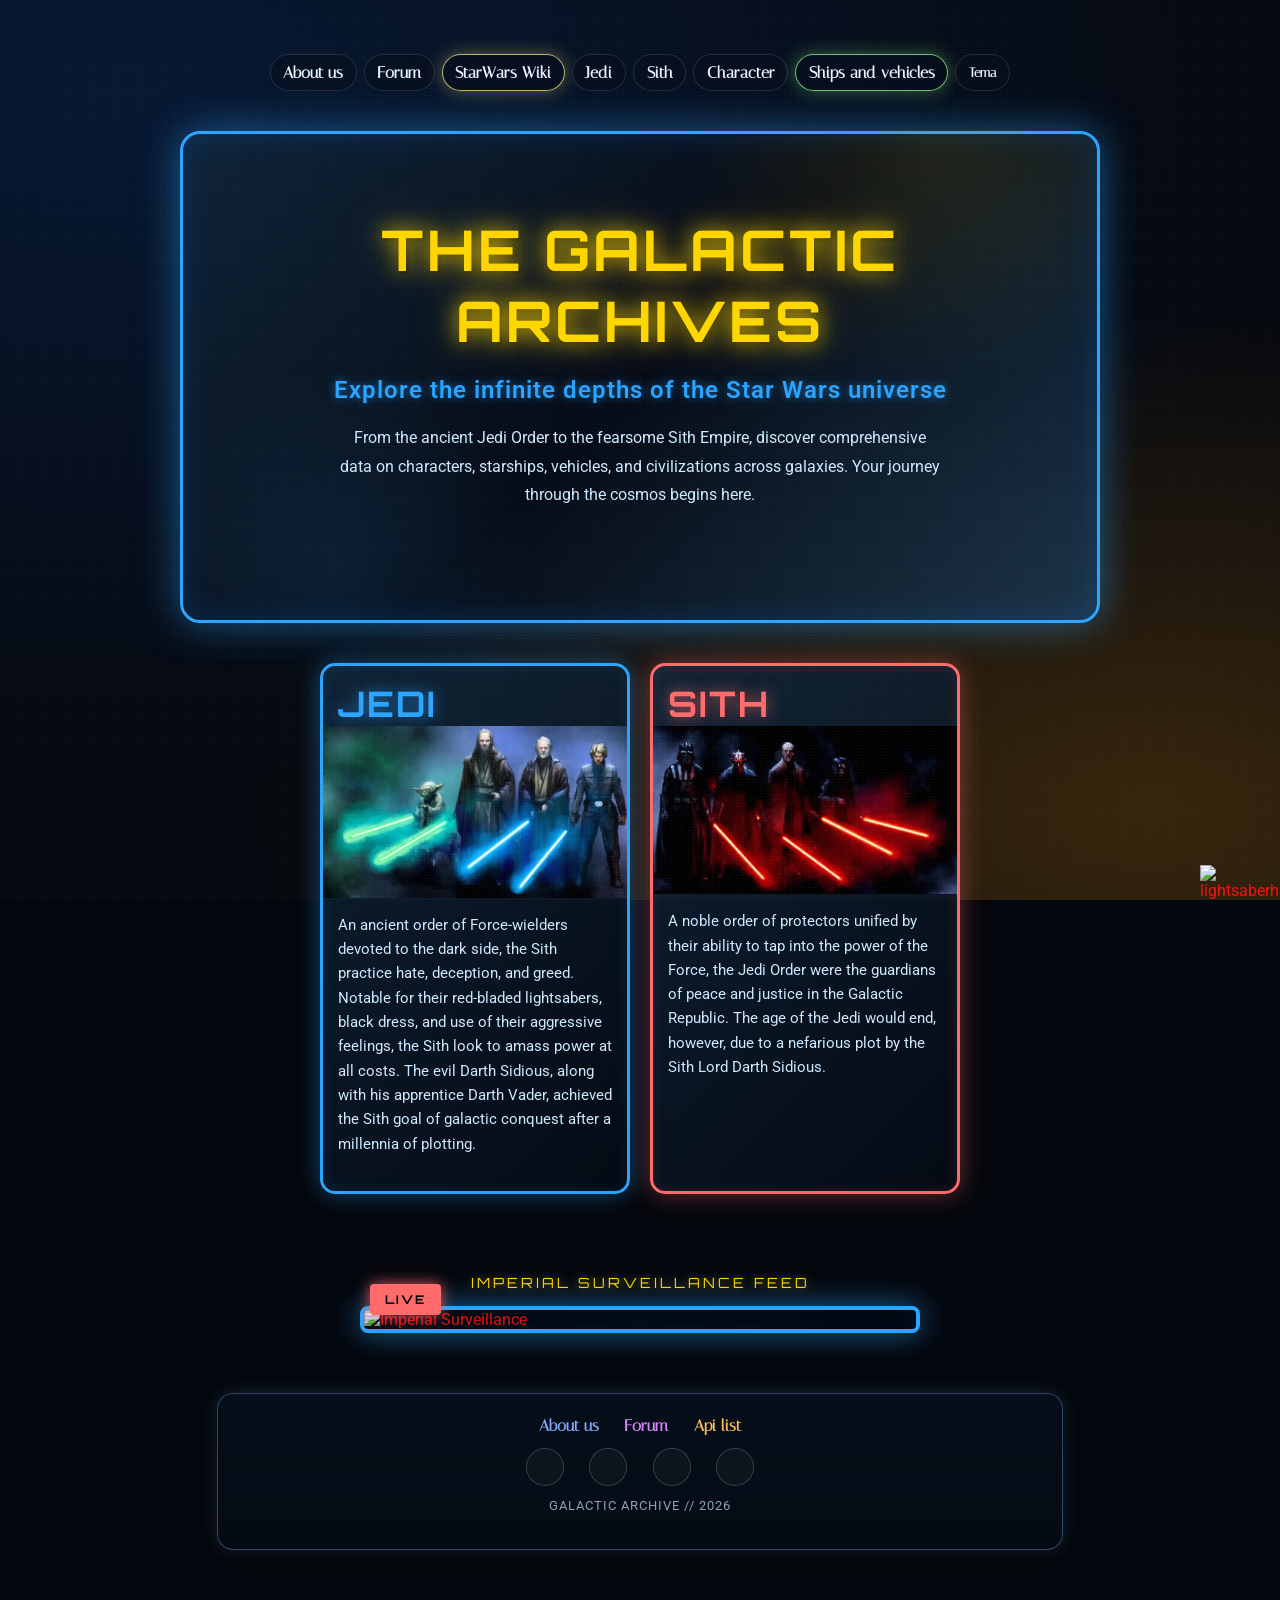
==== commit ac793a27: "fixat tema knapp" ====
--- a/index.html
+++ b/index.html
@@ -11,6 +11,7 @@
     <link rel="stylesheet" href="css/theme.css" />
     <link rel="stylesheet" href="css/lightsaber.css" />
     <link rel="stylesheet" href="css/mailbox.css" />
+    <script src="javascript/theme-toggle.js" defer></script>
 
     <title>STARWARS WIKI</title>
   </head>
@@ -20,6 +21,7 @@
     <div id="saberdiv" class="saber-anchor">
       <div id="lightsaber"></div>
     </div>
+   
     <main class="page">
         <header class="site-header">
           <button class="menu-toggle">
@@ -33,7 +35,10 @@
           <a href="src/Sith.html" class="sith">Sith</a>
           <a href="src/character-of-the-day.html" class="character">Character</a>
              <a href="src/ships.html" class="jedi active">Ships and vehicles</a>
-        </nav>
+          <button id="themeToggle" class="theme-toggle-btn" type="button">
+   Tema
+</button>
+            </nav>
       </header>
       <main>
         <section class="hero-section">
--- a/css/theme.css
+++ b/css/theme.css
@@ -369,4 +369,140 @@
 ::view-transition-group(*):not(site-header){
   animation: normal;
   animation-duration: 1s;
+}/* =========================
+   LIGHT MODE
+========================= */
+
+body.lightmode {
+  color: #111827;
+  background:
+    radial-gradient(1200px 700px at 10% 10%, rgba(46, 103, 248, 0.18), transparent),
+    radial-gradient(900px 500px at 90% 90%, rgba(255, 208, 77, 0.16), transparent),
+    #f4f6fb;
+  background-attachment: fixed;
+}
+
+body.lightmode .noise {
+  opacity: 0.04;
+}
+
+body.lightmode .star {
+  background-color: rgba(255, 255, 255, 0.9);
+  box-shadow: 0 0 8px rgba(46, 103, 248, 0.18);
+}
+
+/* Navbar */
+body.lightmode .site-nav a,
+body.lightmode .nav-links a {
+  color: #111827;
+  border: 1px solid rgba(17, 24, 39, 0.12);
+  background: rgba(255, 255, 255, 0.78);
+  box-shadow: 0 4px 14px rgba(17, 24, 39, 0.06);
+}
+
+body.lightmode .site-nav a:hover,
+body.lightmode .nav-links a:hover {
+  transform: translateY(-2px);
+}
+
+/* Mobilmeny */
+@media (max-width: 800px) {
+  body.lightmode .site-nav.active {
+    background:
+      radial-gradient(1200px 700px at 10% 10%, rgba(46, 103, 248, 0.12), transparent),
+      radial-gradient(900px 500px at 90% 90%, rgba(255, 208, 77, 0.12), transparent),
+      #f4f6fb;
+    border: 1px solid rgba(17, 24, 39, 0.08);
+    border-radius: 14px;
+    box-shadow: 0 10px 24px rgba(17, 24, 39, 0.12);
+  }
+}
+
+/* Footer */
+body.lightmode .footerWrapper,
+body.lightmode footer {
+  border: 1px solid rgba(46, 103, 248, 0.18);
+  background: linear-gradient(180deg, rgba(255, 255, 255, 0.92), rgba(245, 247, 252, 0.92));
+  box-shadow:
+    0 10px 28px rgba(17, 24, 39, 0.08),
+    0 0 18px rgba(46, 103, 248, 0.08);
+}
+
+body.lightmode .footerMeta {
+  color: #4b5563;
+}
+
+body.lightmode .socialLinkWrapper li {
+  border: 1px solid rgba(17, 24, 39, 0.12);
+  background: rgba(255, 255, 255, 0.72);
+}
+
+body.lightmode .socialLinkWrapper li:hover {
+  border-color: rgba(46, 103, 248, 0.4);
+  box-shadow: 0 0 14px rgba(46, 103, 248, 0.16);
+}
+
+/* Länkar i light mode behåller sina temafärger */
+body.lightmode .about { color: var(--nav-about); }
+body.lightmode .forum { color: var(--nav-forum); }
+body.lightmode .wiki { color: #b68a00; }
+body.lightmode .jedi { color: #159947; }
+body.lightmode .sith { color: #d14949; }
+body.lightmode .character { color: #d98200; }
+
+/* Active states i light mode */
+body.lightmode .site-nav .about.active {
+  border-color: rgba(131, 169, 255, 0.65);
+  box-shadow: 0 0 14px rgba(131, 169, 255, 0.2);
+}
+
+body.lightmode .site-nav .forum.active {
+  border-color: rgba(219, 135, 255, 0.65);
+  box-shadow: 0 0 14px rgba(219, 135, 255, 0.2);
+}
+
+body.lightmode .site-nav .wiki.active {
+  border-color: rgba(255, 210, 77, 0.8);
+  box-shadow: 0 0 14px rgba(255, 210, 77, 0.24);
+}
+
+body.lightmode .site-nav .jedi.active {
+  border-color: rgba(146, 255, 140, 0.8);
+  box-shadow: 0 0 14px rgba(146, 255, 140, 0.22);
+}
+
+body.lightmode .site-nav .sith.active {
+  border-color: rgba(255, 143, 143, 0.8);
+  box-shadow: 0 0 14px rgba(255, 143, 143, 0.22);
+}
+
+body.lightmode .site-nav .character.active {
+  border-color: rgba(255, 190, 92, 0.8);
+  box-shadow: 0 0 14px rgba(255, 190, 92, 0.22);
+}
+.theme-toggle-btn {
+  text-decoration: none;
+  color: var(--ink);
+  border: 1px solid rgba(255, 255, 255, 0.12);
+  background: rgba(6, 15, 30, 0.68);
+  padding: 0.48rem 0.78rem;
+  border-radius: 999px;
+  transition: transform 180ms ease, box-shadow 180ms ease, border-color 180ms ease;
+  font-family: "Italiana", sans-serif;
+  font-weight: 700;
+  font-style: normal;
+  cursor: pointer;
+}
+
+.theme-toggle-btn:hover {
+  transform: translateY(-2px);
+  border-color: rgba(255, 210, 77, 0.75);
+  box-shadow: 0 0 18px rgba(255, 210, 77, 0.35);
+}
+
+body.lightmode .theme-toggle-btn {
+  color: #111827;
+  border: 1px solid rgba(17, 24, 39, 0.12);
+  background: rgba(255, 255, 255, 0.78);
+  box-shadow: 0 4px 14px rgba(17, 24, 39, 0.06);
 }
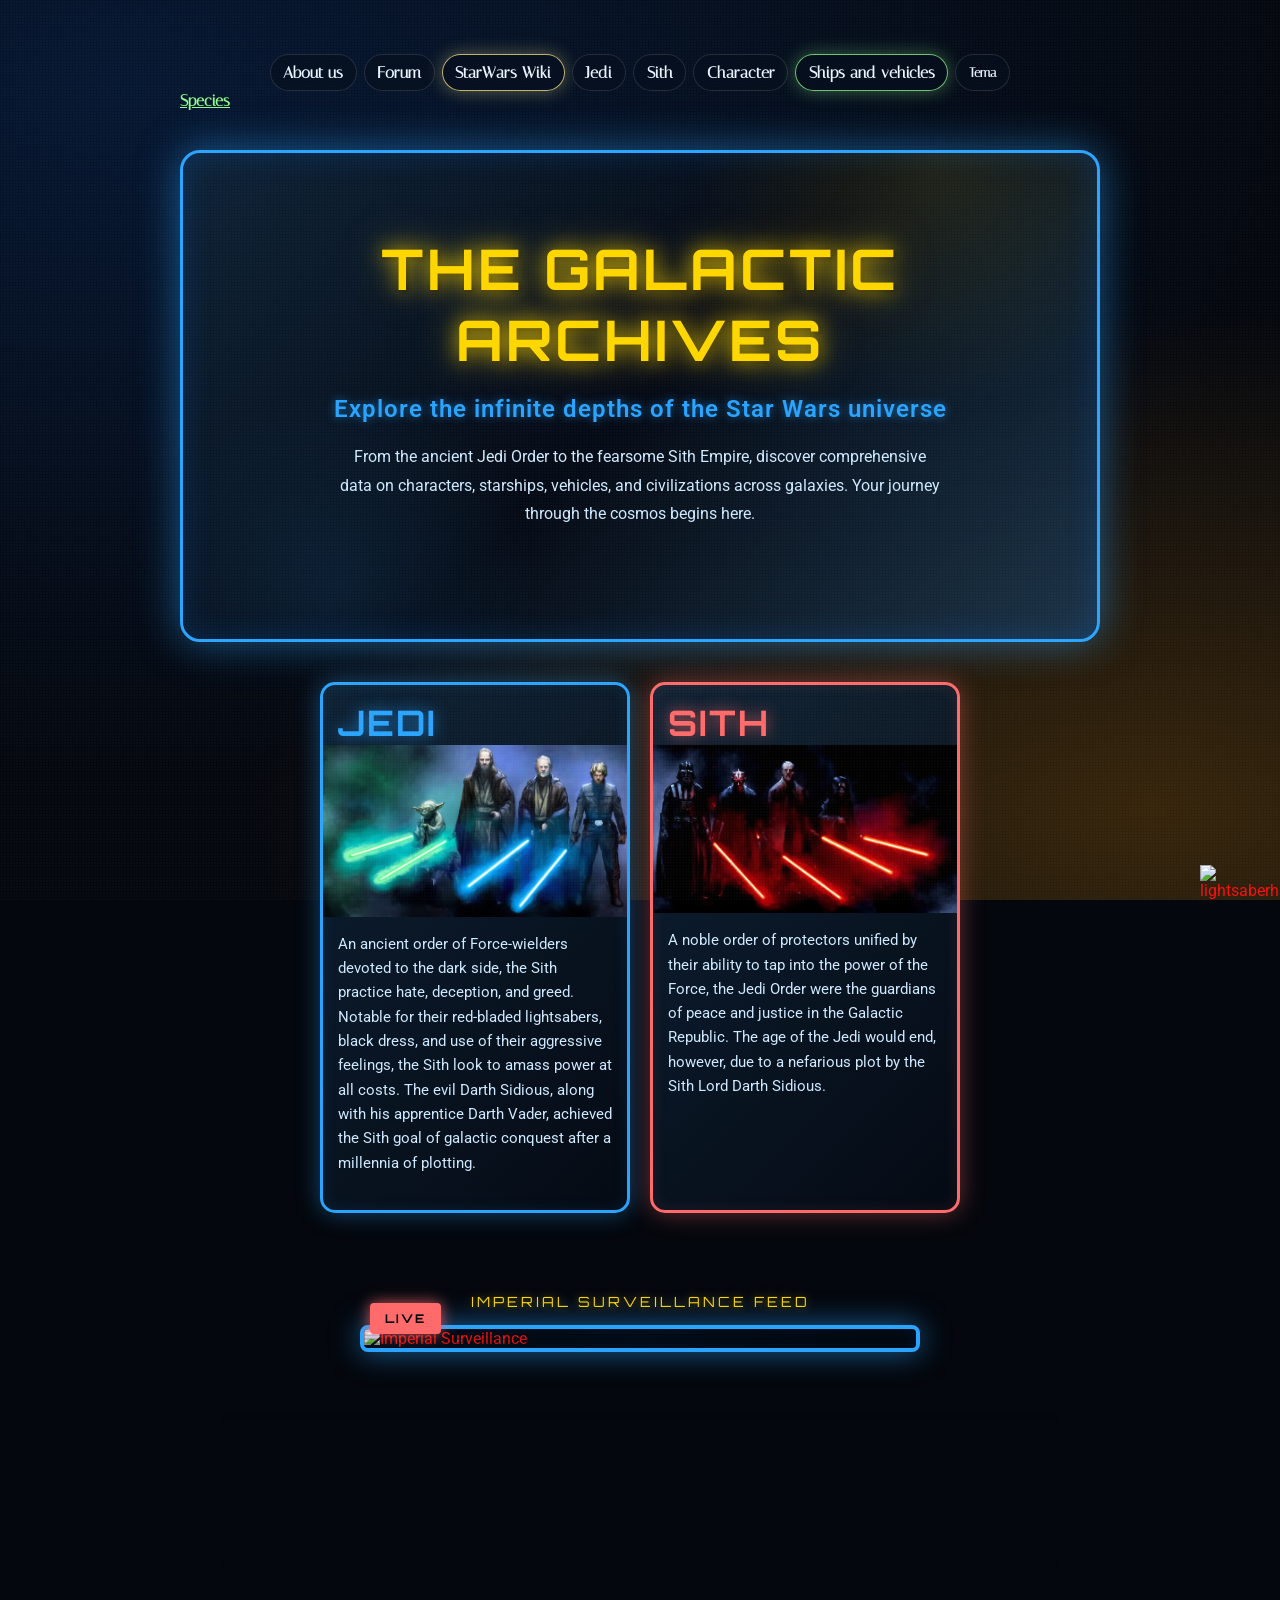
==== commit 2244b528: "merge" ====
--- a/index.html
+++ b/index.html
@@ -39,6 +39,8 @@
    Tema
 </button>
             </nav>
+               <a href="species.html" class="jedi active">Species</a>
+        </nav>
       </header>
       <main>
         <section class="hero-section">
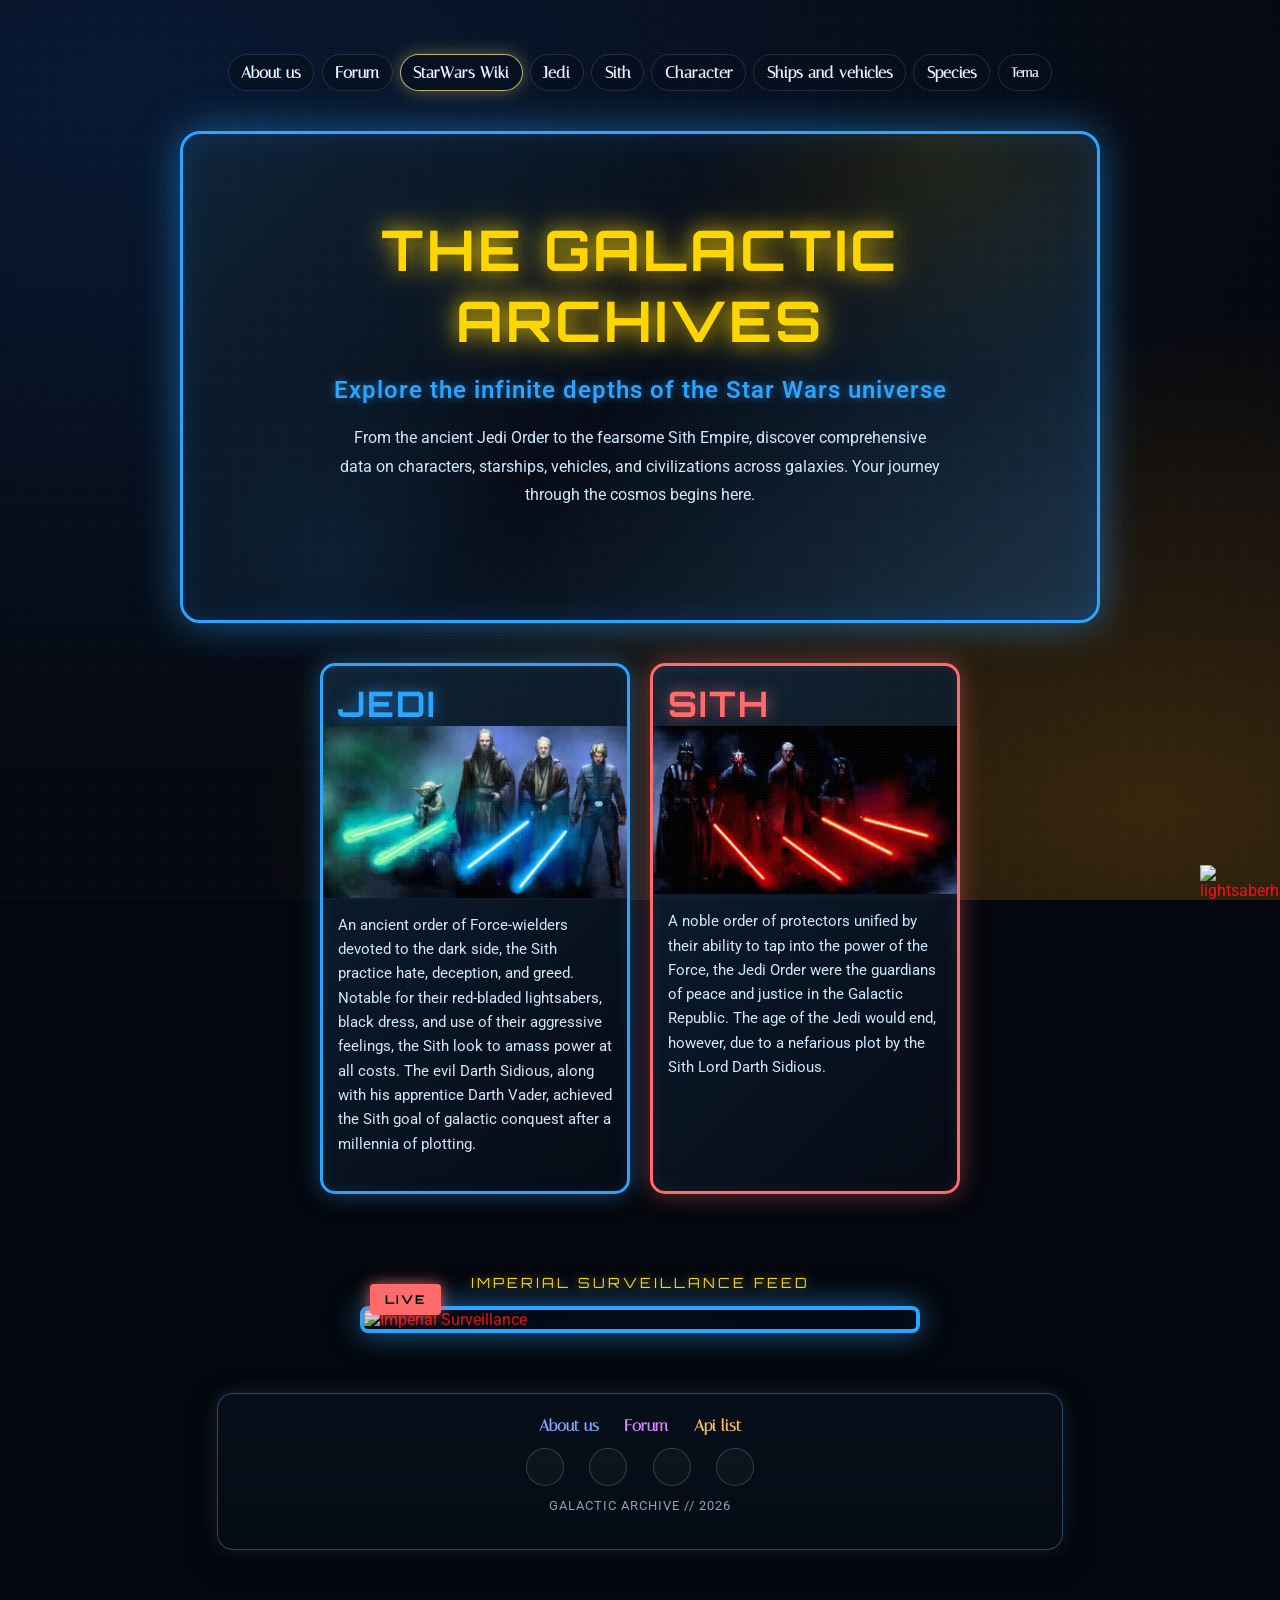
==== commit 84e3710f: "fixed navbar a link" ====
--- a/index.html
+++ b/index.html
@@ -34,13 +34,10 @@
           <a href="src/jedi.html" class="jedi">Jedi</a>
           <a href="src/Sith.html" class="sith">Sith</a>
           <a href="src/character-of-the-day.html" class="character">Character</a>
-             <a href="src/ships.html" class="jedi active">Ships and vehicles</a>
-          <button id="themeToggle" class="theme-toggle-btn" type="button">
-   Tema
-</button>
+          <a href="src/ships.html" class="jedi">Ships and vehicles</a>
+          <a href="src/species.html" class="jedi">Species</a>
+          <button id="themeToggle" class="theme-toggle-btn" type="button">Tema</button>
             </nav>
-               <a href="species.html" class="jedi active">Species</a>
-        </nav>
       </header>
       <main>
         <section class="hero-section">
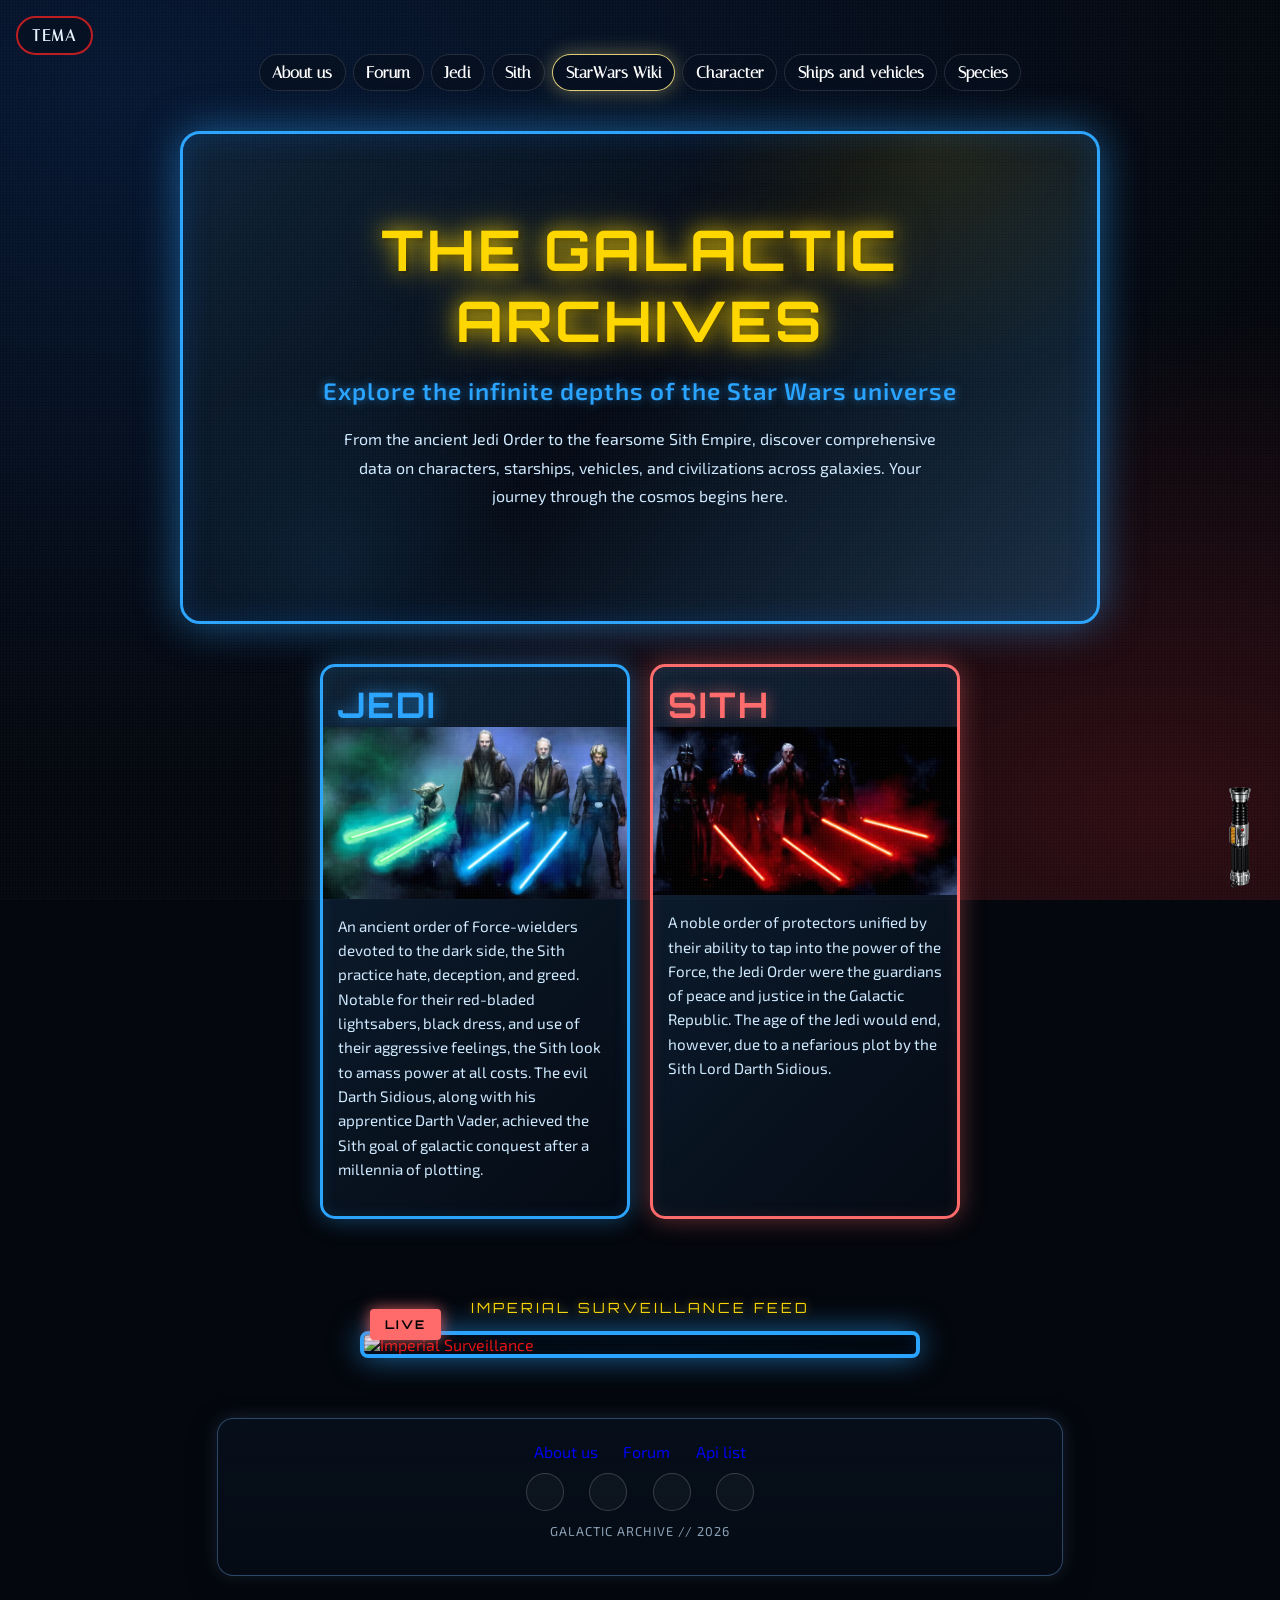
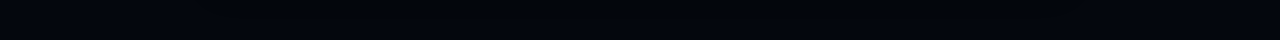
==== commit 88812ee7: "fixat små fel med fonter och färger" ====
--- a/index.html
+++ b/index.html
@@ -3,19 +3,21 @@
   <head>
     <meta charset="UTF-8" />
     <meta name="viewport" content="width=device-width, initial-scale=1.0" />
+    <meta name="description" content="Utforska Star Wars-universumet med vår omfattande wiki. Hitta information om Jedi, Sith, karaktärer, rymdskepp och arter från hela galaxen." />
+    <meta name="robots" content="index, follow" />
     <link rel="shortcut icon" href="img/favicon.ico" type="image/x-icon" />
     <script src="javascript/lightsaber.js" defer></script>
     <script src="javascript/starbackground.js" defer></script>
     <script src="https://kit.fontawesome.com/493314404e.js" crossorigin="anonymous"></script>
+    <link rel="stylesheet" href="css/theme.css" />
     <link rel="stylesheet" href="css/style.css" />
-    <link rel="stylesheet" href="css/theme.css" />
     <link rel="stylesheet" href="css/lightsaber.css" />
     <link rel="stylesheet" href="css/mailbox.css" />
     <script src="javascript/theme-toggle.js" defer></script>
 
     <title>STARWARS WIKI</title>
   </head>
-  <body class="darkmode">
+  <body class="sith">
     <div id="stars"></div>
     <div class="noise"></div>
     <div id="saberdiv" class="saber-anchor">
@@ -30,14 +32,14 @@
         <nav class="site-nav" aria-label="Main navigation">
           <a href="src/about.html" class="about">About us</a>
           <a href="src/forum.html" class="forum">Forum</a>
-          <a href="index.html" class="wiki active">StarWars Wiki</a>
           <a href="src/jedi.html" class="jedi">Jedi</a>
           <a href="src/Sith.html" class="sith">Sith</a>
+          <a href="index.html" class="wiki active">StarWars Wiki</a>
           <a href="src/character-of-the-day.html" class="character">Character</a>
           <a href="src/ships.html" class="jedi">Ships and vehicles</a>
           <a href="src/species.html" class="jedi">Species</a>
+        </nav>
           <button id="themeToggle" class="theme-toggle-btn" type="button">Tema</button>
-            </nav>
       </header>
       <main>
         <section class="hero-section">
--- a/css/theme.css
+++ b/css/theme.css
@@ -1,4 +1,6 @@
-@import url('https://fonts.googleapis.com/css2?family=Orbitron:wght@500;700&family=Exo+2:wght@400;600&display=swap');
+@import url('https://fonts.googleapis.com/css2?family=Roboto:wght@500;700&display=swap');
+@import url('https://fonts.googleapis.com/css2?family=Orbitron:wght@400;500;700;900&display=swap');
+@import url('https://fonts.googleapis.com/css2?family=Exo+2:wght@400;500;600;700&display=swap');
 @import url('https://fonts.googleapis.com/css2?family=Italiana&display=swap');
 
 :root {
@@ -14,6 +16,17 @@
   --nav-jedi: #92ff8c;
   --nav-sith: #ff8f8f;
   --nav-character: #ffbe5c;
+  
+  /* Lightsaber och tema färger - Sith (default) */
+  --saber-color: #BC1E22;
+  --saber-gradient-start: #BC1E22;
+  --saber-gradient-mid: #8f161a;
+  --saber-gradient-end: #BC1E22;
+  --saber-glow: #BC1E22;
+  --theme-primary: #e4575a;
+  --theme-accent: #BC1E22;
+  --theme-surface-border: rgba(188, 30, 34, 0.5);
+  --theme-surface-glow: rgba(188, 30, 34, 0.32);
 }
 
 * {
@@ -36,7 +49,7 @@
   position: relative;
   background:
     radial-gradient(1200px 700px at 10% 10%, rgba(9, 52, 117, 0.35), transparent),
-    radial-gradient(900px 500px at 90% 90%, rgba(255, 153, 0, 0.2), transparent),
+    radial-gradient(900px 500px at 90% 90%, rgba(188, 30, 34, 0.22), transparent),
     #04070d;
   background-attachment: fixed;
 }
@@ -149,109 +162,78 @@
 .site-nav a,
 .nav-links a {
   text-decoration: none;
-  color: var(--ink);
+  color: #ffffff;
   border: 1px solid rgba(255, 255, 255, 0.12);
   background: rgba(6, 15, 30, 0.68);
   padding: 0.48rem 0.78rem;
   border-radius: 999px;
   transition: transform 180ms ease, box-shadow 180ms ease, border-color 180ms ease;
-}
-
-.about { color: var(--nav-about);
-  font-family: "Italiana", sans-serif;
-  font-weight: 700;
-  font-style: normal; 
-}
-.forum { color: var(--nav-forum);  
   font-family: "Italiana", sans-serif;
   font-weight: 700;
   font-style: normal;
 }
-.wiki { color: var(--nav-wiki);
-  font-family: "Italiana", sans-serif;
-  font-weight: 700;
-  font-style: normal; 
-}
-.jedi { color: var(--nav-jedi);
-  font-family: "Italiana", sans-serif;
-  font-weight: 700;
-  font-style: normal; 
-}
-.sith { color: var(--nav-sith);
-  font-family: "Italiana", sans-serif;
-  font-weight: 700;
-  font-style: normal;
-}
-.character { color: var(--nav-character);
-  font-family: "Italiana", sans-serif;
-  font-weight: 700;
-  font-style: normal;  
-}
+
+.site-nav .about { }
+.site-nav .forum { }
+.site-nav .wiki { }
+.site-nav .jedi { }
+.site-nav .sith { }
+.site-nav .character { }
+
+.nav-links .about { }
+.nav-links .forum { }
+.nav-links .wiki { }
+.nav-links .jedi { }
+.nav-links .sith { }
+.nav-links .character { }
 
 .site-nav a:hover,
 .nav-links a:hover {
   transform: translateY(-2px);
 }
 
-.about:hover {
-  border-color: rgba(131, 169, 255, 0.7);
-  box-shadow: 0 0 18px rgba(131, 169, 255, 0.35);
-}
-
-.forum:hover {
-  border-color: rgba(219, 135, 255, 0.7);
-  box-shadow: 0 0 18px rgba(219, 135, 255, 0.35);
-}
-
-.wiki:hover {
-  border-color: rgba(255, 234, 134, 0.75);
-  box-shadow: 0 0 18px rgba(255, 234, 134, 0.35);
-}
-
-.jedi:hover {
-  border-color: rgba(146, 255, 140, 0.75);
-  box-shadow: 0 0 18px rgba(146, 255, 140, 0.35);
-}
-
-.sith:hover {
-  border-color: rgba(255, 143, 143, 0.75);
-  box-shadow: 0 0 18px rgba(255, 143, 143, 0.35);
-}
-
-.character:hover {
-  border-color: rgba(255, 190, 92, 0.75);
-  box-shadow: 0 0 18px rgba(255, 190, 92, 0.35);
+/* Tema-baserad hover: Sith = röd, Jedi = grön */
+body.sith .site-nav a:hover,
+body.sith .nav-links a:hover {
+  border-color: rgba(188, 30, 34, 0.82);
+  box-shadow: 0 0 18px rgba(188, 30, 34, 0.42);
+}
+
+body.jedi .site-nav a:hover,
+body.jedi .nav-links a:hover {
+  border-color: rgba(36, 206, 36, 0.8);
+  box-shadow: 0 0 18px rgba(36, 206, 36, 0.38);
 }
 
 .site-nav .character.active {
-  border-color: rgba(255, 210, 77, 0.55);
-  box-shadow: 0 0 22px rgba(255, 174, 0, 0.26);
+  border-color: rgba(255, 234, 134, 0.88);
+  box-shadow: 0 0 20px rgba(255, 234, 134, 0.38);
 }
 
 .site-nav .about.active {
-  border-color: rgba(131, 169, 255, 0.7);
-  box-shadow: 0 0 18px rgba(131, 169, 255, 0.35);
+  border-color: rgba(255, 234, 134, 0.88);
+  box-shadow: 0 0 20px rgba(255, 234, 134, 0.38);
 }
 
 .site-nav .forum.active {
-  border-color: rgba(219, 135, 255, 0.7);
-  box-shadow: 0 0 18px rgba(219, 135, 255, 0.35);
+  border-color: rgba(255, 234, 134, 0.88);
+  box-shadow: 0 0 20px rgba(255, 234, 134, 0.38);
 }
 
 
 .site-nav .wiki.active {
-  border-color: rgba(255, 234, 134, 0.75);
-  box-shadow: 0 0 18px rgba(255, 234, 134, 0.35);
+  border-color: rgba(255, 234, 134, 0.88);
+  box-shadow: 0 0 20px rgba(255, 234, 134, 0.38);
 }
 
 .site-nav .jedi.active {
-  border-color: rgba(146, 255, 140, 0.75);
-  box-shadow: 0 0 18px rgba(146, 255, 140, 0.35);
+  border-color: rgba(255, 234, 134, 0.88);
+  box-shadow: 0 0 20px rgba(255, 234, 134, 0.38);
 }
 
 .site-nav .sith.active {
-  border-color: rgba(255, 143, 143, 0.75);
-  box-shadow: 0 0 18px rgba(255, 143, 143, 0.35);
+  border-color: rgba(255, 234, 134, 0.88);
+  box-shadow: 0 0 20px rgba(255, 234, 134, 0.38);
 }
 
 @keyframes glowing {
@@ -342,9 +324,6 @@
   footer {
     padding: 0.9rem;
   }
-
-  
-
 }
 
 .fa-tiktok{
@@ -369,140 +348,200 @@
 ::view-transition-group(*):not(site-header){
   animation: normal;
   animation-duration: 1s;
-}/* =========================
+}
+/* =========================
    LIGHT MODE
 ========================= */
 
-body.lightmode {
-  color: #111827;
+/* Jedi Mode */
+body.jedi {
+  color: #eaf4ff;
   background:
-    radial-gradient(1200px 700px at 10% 10%, rgba(46, 103, 248, 0.18), transparent),
-    radial-gradient(900px 500px at 90% 90%, rgba(255, 208, 77, 0.16), transparent),
-    #f4f6fb;
+    radial-gradient(1200px 700px at 10% 10%, rgba(9, 52, 117, 0.35), transparent),
+    radial-gradient(900px 500px at 90% 90%, rgba(36, 206, 36, 0.2), transparent),
+    #04070d;
   background-attachment: fixed;
-}
-
-body.lightmode .noise {
-  opacity: 0.04;
-}
-
-body.lightmode .star {
-  background-color: rgba(255, 255, 255, 0.9);
-  box-shadow: 0 0 8px rgba(46, 103, 248, 0.18);
-}
-
-/* Navbar */
-body.lightmode .site-nav a,
-body.lightmode .nav-links a {
-  color: #111827;
-  border: 1px solid rgba(17, 24, 39, 0.12);
-  background: rgba(255, 255, 255, 0.78);
-  box-shadow: 0 4px 14px rgba(17, 24, 39, 0.06);
-}
-
-body.lightmode .site-nav a:hover,
-body.lightmode .nav-links a:hover {
+  
+  /* Lightsaber färger - Jedi */
+  --saber-color: #24CE24;
+  --saber-gradient-start: #24CE24;
+  --saber-gradient-mid: #1FB11F;
+  --saber-gradient-end: #24CE24;
+  --saber-glow: #00FF28;
+  --theme-primary: #92ff8c;
+  --theme-accent: #24CE24;
+  --theme-surface-border: rgba(36, 206, 36, 0.5);
+  --theme-surface-glow: rgba(36, 206, 36, 0.32);
+}
+
+body.jedi .noise {
+  opacity: 0.12;
+}
+
+body.jedi .star {
+  background-color: #fff;
+  box-shadow: 0 0 10px rgba(255, 255, 255, 0.75);
+}
+
+/* Jedi mode keeps the same dark nav/footer surfaces */
+body.jedi .site-nav a,
+body.jedi .nav-links a {
+  color: var(--ink);
+  border: 1px solid rgba(255, 255, 255, 0.12);
+  background: rgba(6, 15, 30, 0.68);
+  box-shadow: none;
+}
+
+body.jedi .site-nav a:hover,
+body.jedi .nav-links a:hover {
   transform: translateY(-2px);
 }
 
 /* Mobilmeny */
 @media (max-width: 800px) {
-  body.lightmode .site-nav.active {
+  body.jedi .site-nav.active {
     background:
-      radial-gradient(1200px 700px at 10% 10%, rgba(46, 103, 248, 0.12), transparent),
-      radial-gradient(900px 500px at 90% 90%, rgba(255, 208, 77, 0.12), transparent),
-      #f4f6fb;
-    border: 1px solid rgba(17, 24, 39, 0.08);
+      radial-gradient(1200px 700px at 10% 10%, rgba(9, 52, 117, 0.35), transparent),
+      radial-gradient(900px 500px at 90% 90%, rgba(36, 206, 36, 0.2), transparent),
+      #04070d;
+    border: 1px solid rgba(36, 206, 36, 0.35);
     border-radius: 14px;
-    box-shadow: 0 10px 24px rgba(17, 24, 39, 0.12);
+    box-shadow: 0 10px 24px rgba(0, 0, 0, 0.35);
   }
 }
 
 /* Footer */
-body.lightmode .footerWrapper,
-body.lightmode footer {
-  border: 1px solid rgba(46, 103, 248, 0.18);
-  background: linear-gradient(180deg, rgba(255, 255, 255, 0.92), rgba(245, 247, 252, 0.92));
+body.jedi .footerWrapper,
+body.jedi footer {
+  border: 1px solid rgba(36, 206, 36, 0.35);
+  background: linear-gradient(180deg, rgba(7, 16, 29, 0.88), rgba(5, 12, 22, 0.82));
   box-shadow:
-    0 10px 28px rgba(17, 24, 39, 0.08),
-    0 0 18px rgba(46, 103, 248, 0.08);
-}
-
-body.lightmode .footerMeta {
-  color: #4b5563;
-}
-
-body.lightmode .socialLinkWrapper li {
-  border: 1px solid rgba(17, 24, 39, 0.12);
-  background: rgba(255, 255, 255, 0.72);
-}
-
-body.lightmode .socialLinkWrapper li:hover {
-  border-color: rgba(46, 103, 248, 0.4);
-  box-shadow: 0 0 14px rgba(46, 103, 248, 0.16);
-}
-
-/* Länkar i light mode behåller sina temafärger */
-body.lightmode .about { color: var(--nav-about); }
-body.lightmode .forum { color: var(--nav-forum); }
-body.lightmode .wiki { color: #b68a00; }
-body.lightmode .jedi { color: #159947; }
-body.lightmode .sith { color: #d14949; }
-body.lightmode .character { color: #d98200; }
-
-/* Active states i light mode */
-body.lightmode .site-nav .about.active {
-  border-color: rgba(131, 169, 255, 0.65);
-  box-shadow: 0 0 14px rgba(131, 169, 255, 0.2);
-}
-
-body.lightmode .site-nav .forum.active {
-  border-color: rgba(219, 135, 255, 0.65);
-  box-shadow: 0 0 14px rgba(219, 135, 255, 0.2);
-}
-
-body.lightmode .site-nav .wiki.active {
-  border-color: rgba(255, 210, 77, 0.8);
-  box-shadow: 0 0 14px rgba(255, 210, 77, 0.24);
-}
-
-body.lightmode .site-nav .jedi.active {
-  border-color: rgba(146, 255, 140, 0.8);
-  box-shadow: 0 0 14px rgba(146, 255, 140, 0.22);
-}
-
-body.lightmode .site-nav .sith.active {
-  border-color: rgba(255, 143, 143, 0.8);
-  box-shadow: 0 0 14px rgba(255, 143, 143, 0.22);
-}
-
-body.lightmode .site-nav .character.active {
-  border-color: rgba(255, 190, 92, 0.8);
-  box-shadow: 0 0 14px rgba(255, 190, 92, 0.22);
-}
+    0 10px 30px rgba(0, 0, 0, 0.35),
+    0 0 18px rgba(36, 206, 36, 0.2);
+}
+
+body.jedi .footerMeta {
+  color: var(--muted);
+}
+
+body.jedi .socialLinkWrapper li {
+  border: 1px solid rgba(36, 206, 36, 0.2);
+  background: rgba(36, 206, 36, 0.1);
+}
+
+body.jedi .socialLinkWrapper li:hover {
+  border-color: rgba(36, 206, 36, 0.6);
+  box-shadow: 0 0 14px rgba(36, 206, 36, 0.3);
+}
+
+/* Längkar i Jedi mode behåller vita */
+body.jedi .site-nav .about { color: #ffffff; }
+body.jedi .site-nav .forum { color: #ffffff; }
+body.jedi .site-nav .wiki { color: #ffffff; }
+body.jedi .site-nav .jedi { color: #ffffff; }
+body.jedi .site-nav .sith { color: #ffffff; }
+body.jedi .site-nav .character { color: #ffffff; }
+
+body.jedi .nav-links .about { color: #ffffff; }
+body.jedi .nav-links .forum { color: #ffffff; }
+body.jedi .nav-links .wiki { color: #ffffff; }
+body.jedi .nav-links .jedi { color: #ffffff; }
+body.jedi .nav-links .sith { color: #ffffff; }
+body.jedi .nav-links .character { color: #ffffff; }
+
+/* Active tab is always yellow in both Sith and Jedi */
+.site-nav a.active,
+.nav-links a.active {
+  border-color: rgba(255, 234, 134, 0.88) !important;
+  box-shadow: 0 0 20px rgba(255, 234, 134, 0.38) !important;
+}
+
+/* Theme glow for larger cards across pages (except homepage left/right cards and About team cards) */
+.shell-card,
+.card,
+.hero-section,
+.intro-message,
+.about-project,
+.our-team,
+.our-goals,
+.contribute {
+  border-color: var(--theme-surface-border);
+  box-shadow:
+    0 22px 42px rgba(0, 0, 0, 0.42),
+    0 0 18px var(--theme-surface-glow);
+  transition: border-color 220ms ease, box-shadow 220ms ease;
+}
+
+.shell-card:hover,
+.card:hover,
+.hero-section:hover,
+.intro-message:hover,
+.about-project:hover,
+.our-team:hover,
+.our-goals:hover,
+.contribute:hover {
+  box-shadow:
+    0 28px 48px rgba(0, 0, 0, 0.48),
+    0 0 24px var(--theme-surface-glow);
+}
+
 .theme-toggle-btn {
   text-decoration: none;
   color: var(--ink);
-  border: 1px solid rgba(255, 255, 255, 0.12);
+  border: 2px solid var(--theme-accent);
   background: rgba(6, 15, 30, 0.68);
-  padding: 0.48rem 0.78rem;
+  padding: 0.5rem 0.9rem;
   border-radius: 999px;
-  transition: transform 180ms ease, box-shadow 180ms ease, border-color 180ms ease;
+  transition: all 300ms ease;
   font-family: "Italiana", sans-serif;
   font-weight: 700;
   font-style: normal;
   cursor: pointer;
+  font-size: 1rem;
+  display: flex;
+  align-items: center;
+  gap: 0;
+  white-space: nowrap;
+  position: fixed;
+  top: 1rem;
+  left: 1rem;
+  z-index: 12000;
+  pointer-events: auto;
+  text-transform: uppercase;
+  letter-spacing: 0.08em;
 }
 
 .theme-toggle-btn:hover {
-  transform: translateY(-2px);
-  border-color: rgba(255, 210, 77, 0.75);
-  box-shadow: 0 0 18px rgba(255, 210, 77, 0.35);
-}
-
-body.lightmode .theme-toggle-btn {
-  color: #111827;
-  border: 1px solid rgba(17, 24, 39, 0.12);
-  background: rgba(255, 255, 255, 0.78);
-  box-shadow: 0 4px 14px rgba(17, 24, 39, 0.06);
+  transform: translateY(-2px) scale(1.05);
+  border-color: var(--theme-accent);
+  box-shadow: 
+    0 0 20px var(--saber-glow),
+    inset 0 0 10px rgba(188, 30, 34, 0.2);
+  background: rgba(6, 15, 30, 0.85);
+}
+
+.theme-toggle-btn:active {
+  transform: translateY(0) scale(1);
+}
+
+body.jedi .theme-toggle-btn {
+  color: var(--ink);
+  border: 2px solid #24CE24;
+  background: rgba(6, 15, 30, 0.68);
+}
+
+body.jedi .theme-toggle-btn:hover {
+  border-color: #24CE24;
+  box-shadow: 
+    0 0 20px rgba(36, 206, 36, 0.6),
+    inset 0 0 10px rgba(36, 206, 36, 0.15);
+}
+
+@media (max-width: 800px) {
+  .theme-toggle-btn {
+    top: 0.75rem;
+    left: 0.75rem;
+    padding: 0.42rem 0.72rem;
+    font-size: 0.9rem;
+  }
 }
--- a/css/style.css
+++ b/css/style.css
@@ -1,5 +1,3 @@
-@import url('https://fonts.googleapis.com/css2?family=Roboto:wght@500;700&display=swap');
-@import url('https://fonts.googleapis.com/css2?family=Orbitron:wght@400;700;900&display=swap');
 :root{
      --navbar-colorone: #2E67F8;
      --navbar-colortwo: #A020F0;
@@ -11,7 +9,7 @@
 *{
     margin: 0;
     padding: 0;    
-    font-family: Roboto
+    font-family: 'Exo 2', Roboto, sans-serif;
 }
 body{
     background-color: transparent;
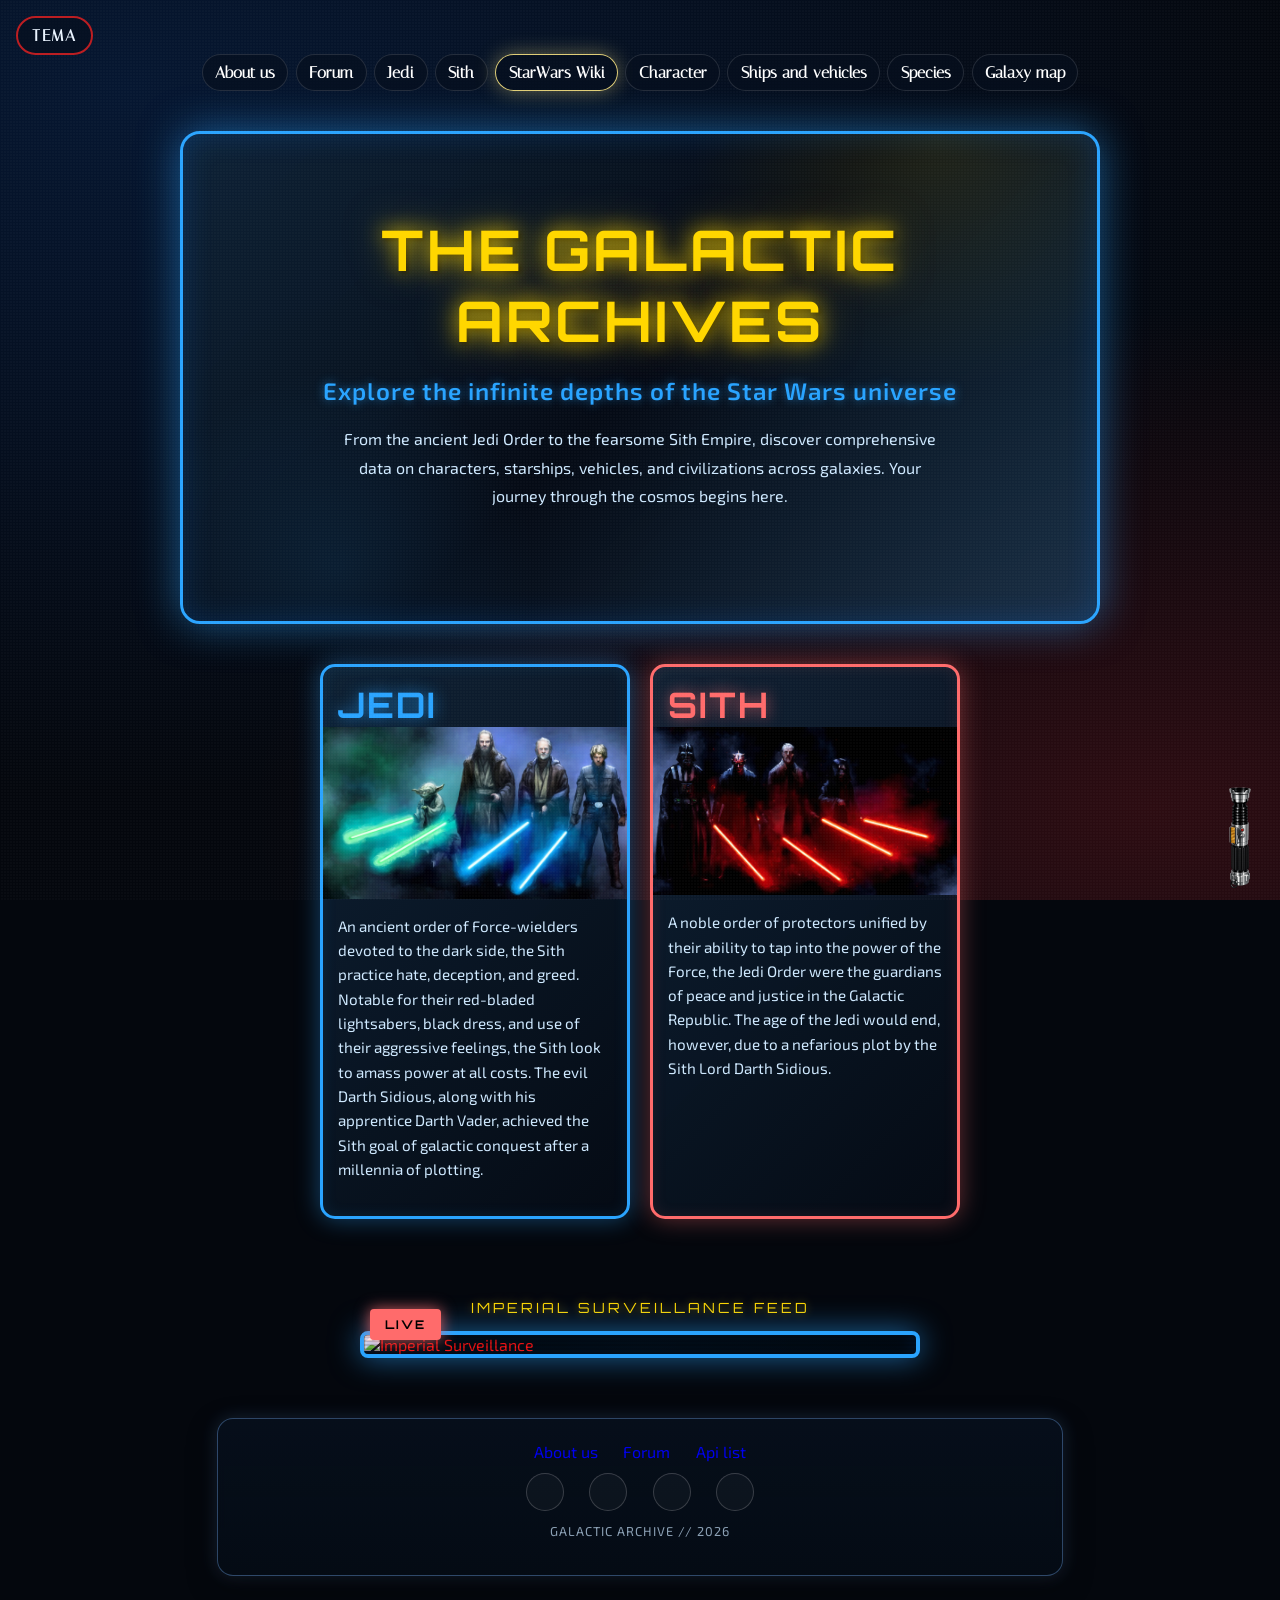
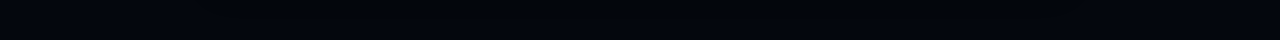
==== commit fd1f72d2: "lagt till en tom sida för galaxy starmap" ====
--- a/index.html
+++ b/index.html
@@ -38,6 +38,7 @@
           <a href="src/character-of-the-day.html" class="character">Character</a>
           <a href="src/ships.html" class="jedi">Ships and vehicles</a>
           <a href="src/species.html" class="jedi">Species</a>
+          <a href="src/galaxymap.html" class="jedi">Galaxy map</a>
         </nav>
           <button id="themeToggle" class="theme-toggle-btn" type="button">Tema</button>
       </header>
